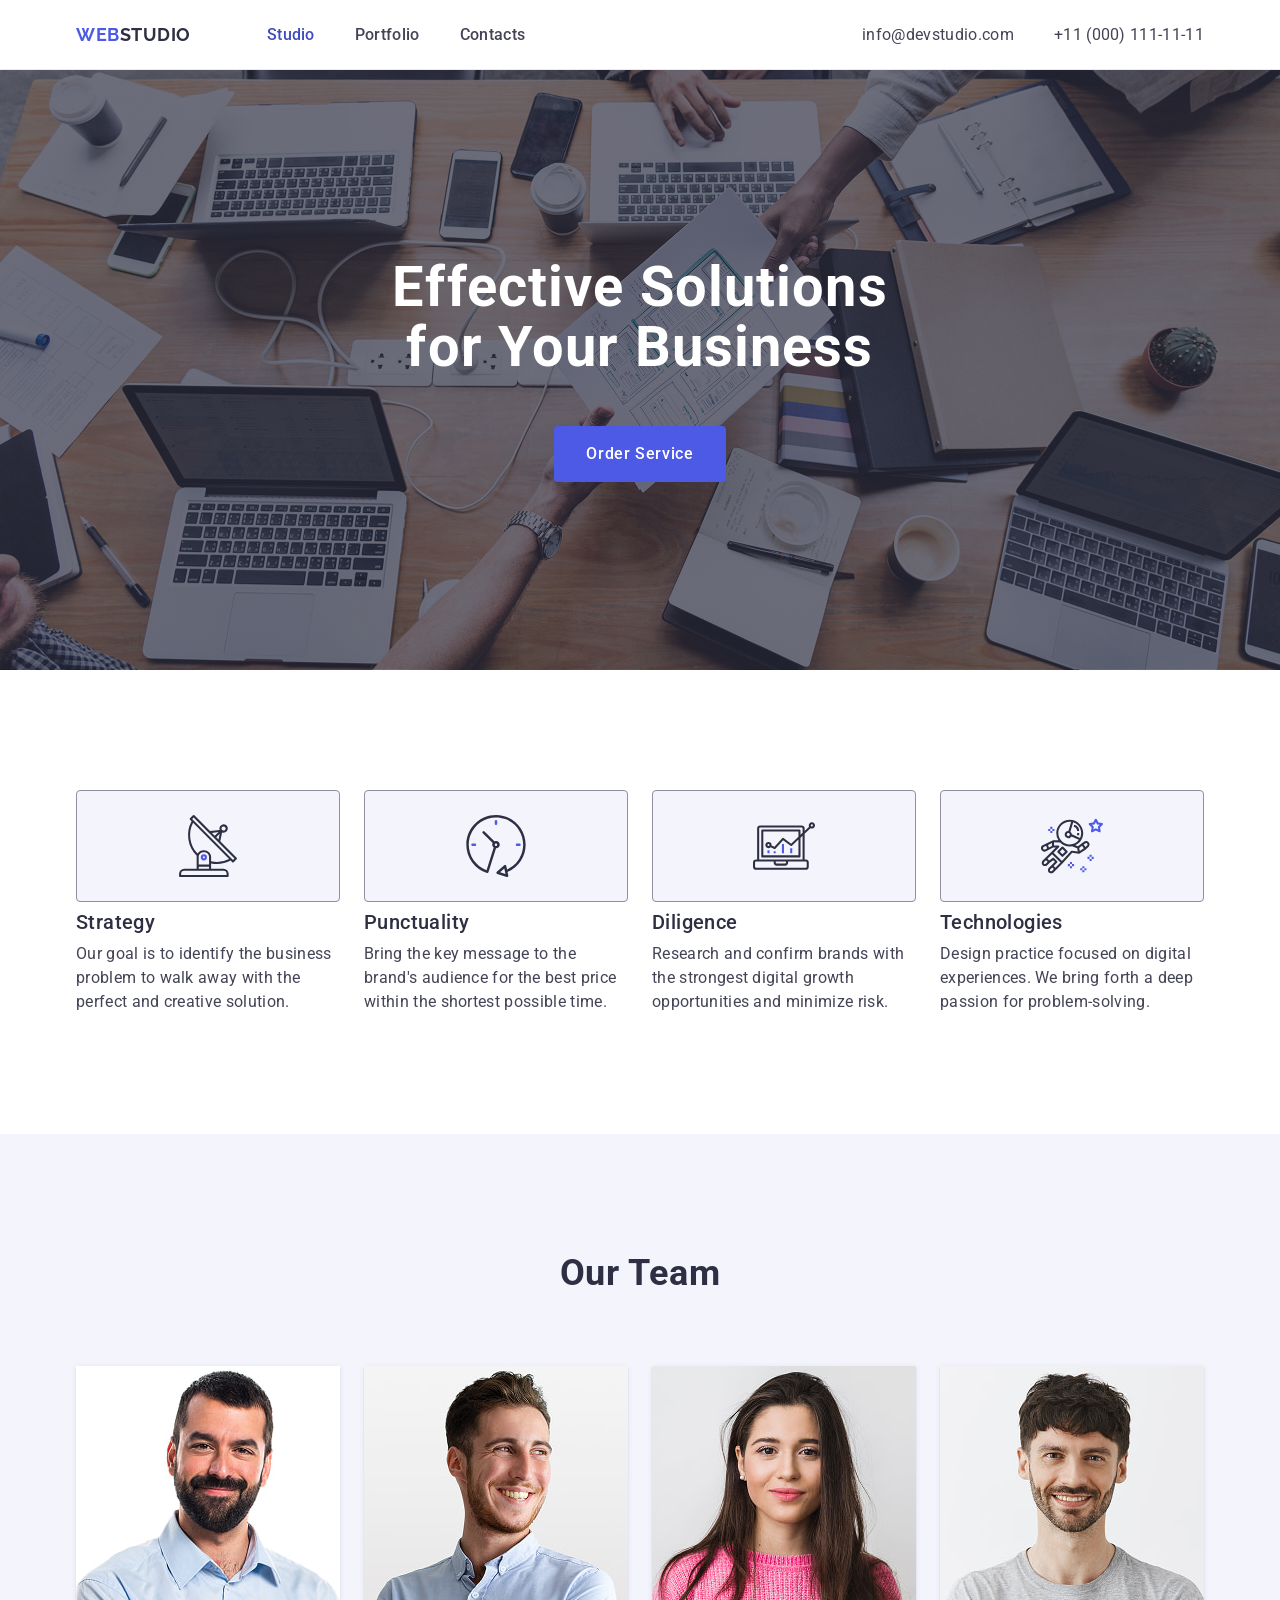
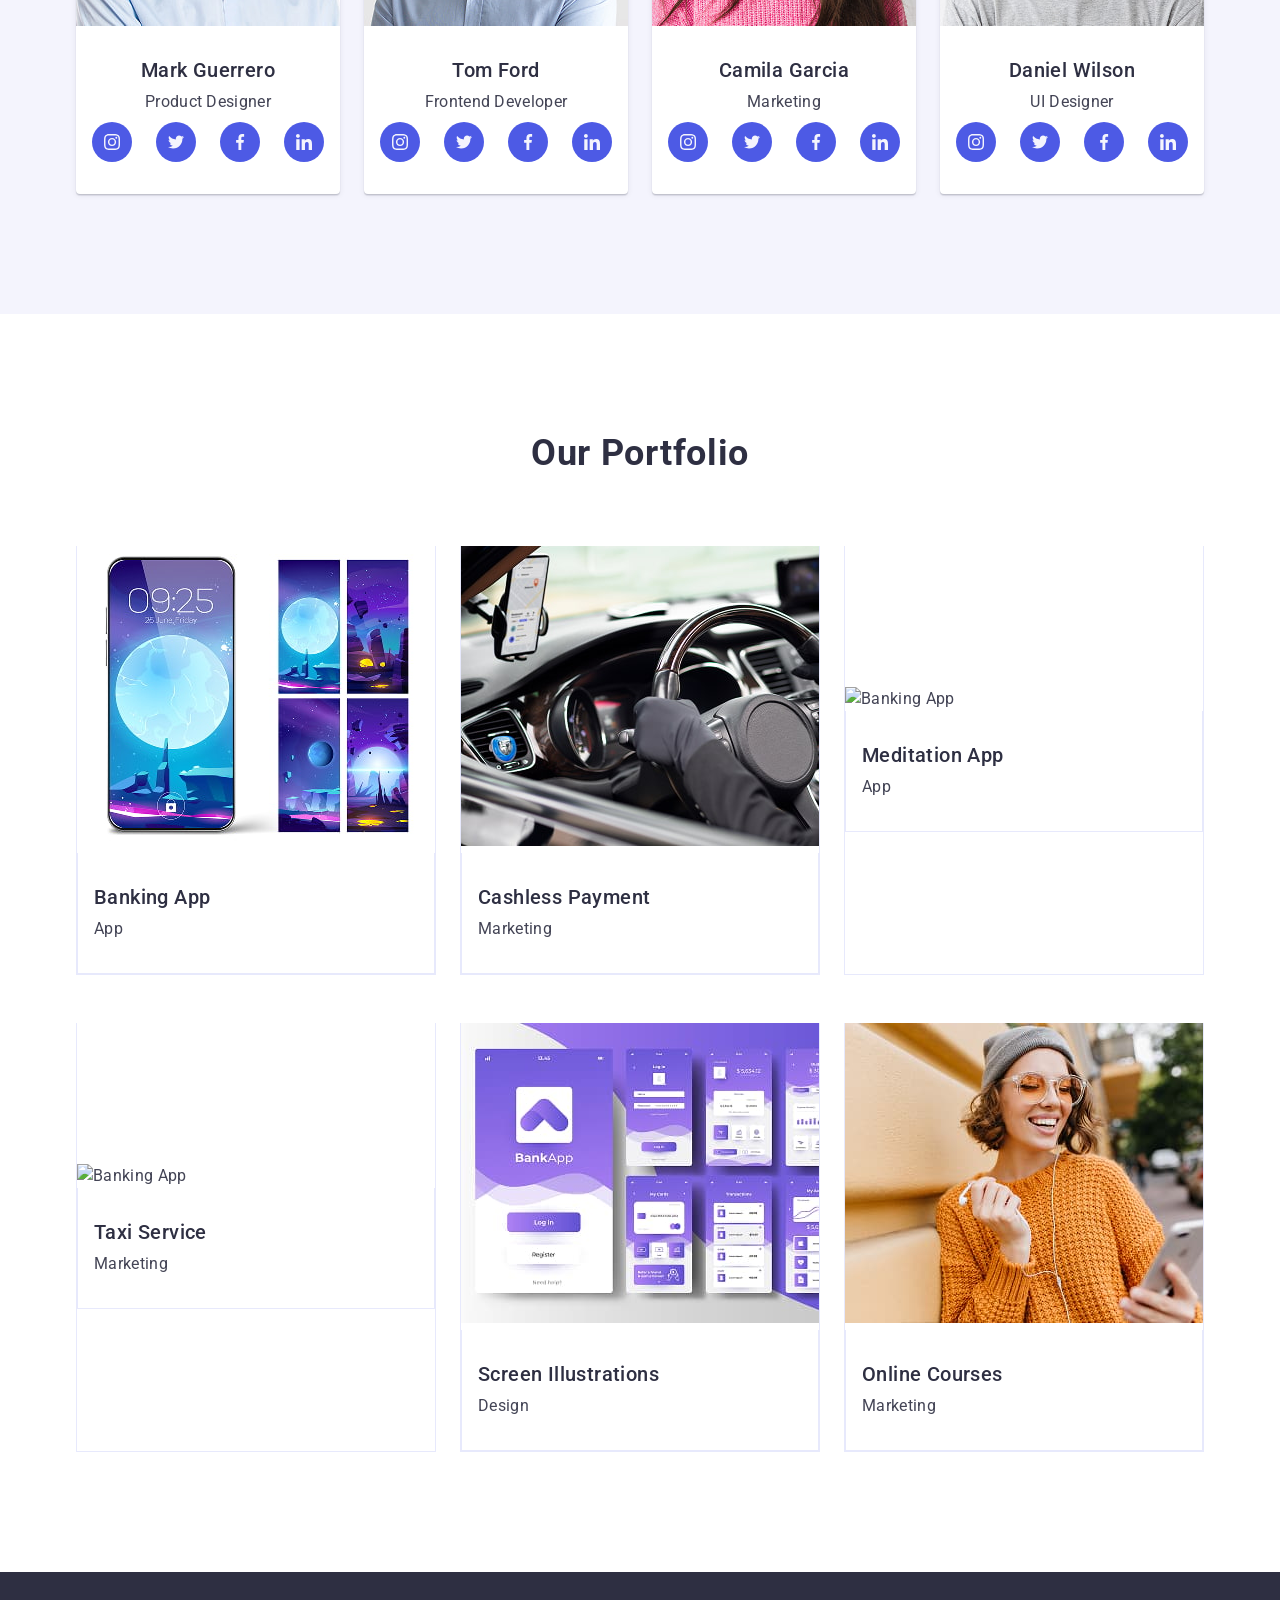
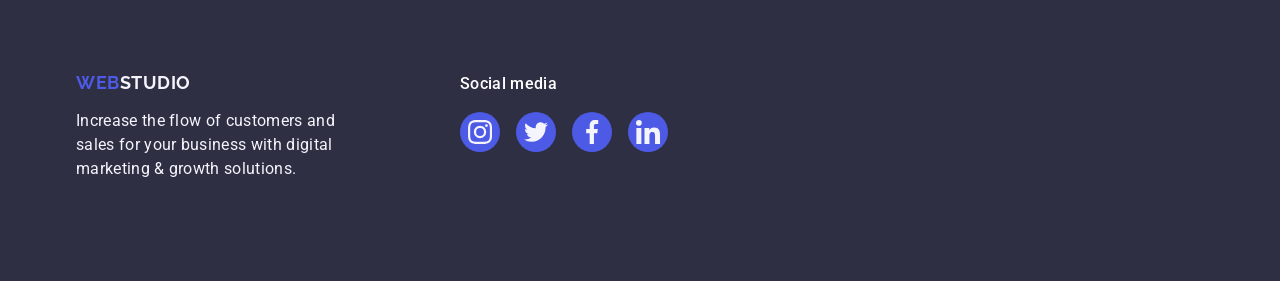
==== index.html @ 27603004 "fix section portfolio" ====
<!DOCTYPE html>
<html lang="en">
  <head>
    <meta charset="UTF-8" />
    <meta name="viewport" content="width=device-width, initial-scale=1.0" />
    <link
      rel="stylesheet"
      href="https://cdn.jsdelivr.net/npm/modern-normalize@2.0.0/modern-normalize.min.css"
    />
    <link rel="preconnect" href="https://fonts.googleapis.com" />
    <link rel="preconnect" href="https://fonts.gstatic.com" crossorigin />
    <link
      href="https://fonts.googleapis.com/css2?family=Raleway:ital,wght@0,100..900;1,100..900&family=Roboto:ital,wght@0,100..900;1,100..900&display=swap"
      rel="stylesheet"
    />
    <link rel="stylesheet" href="css/styles.css" />
    <title>Document</title>
  </head>
  <body>
    <!-- #region Header -->
    <header class="header">
      <div class="container header-container">
        <nav class="header-nav">
          <a class="logo logo-heder" href="./index.html"
            >Web<span class="logo-color-dark">Studio</span></a
          >
          <ul class="header-nav-list">
            <li class="nav-item">
              <a class="nav-link" href="./index.html">Studio</a>
            </li>
            <li class="nav-item">
              <a class="nav-link" href="#portfolio">Portfolio</a>
            </li>
            <li class="nav-item">
              <a class="nav-link" href="">Contacts</a>
            </li>
          </ul>
        </nav>
        <address class="header-adress">
          <ul class="address-list">
            <li class="address-item">
              <a class="address-link" href="mailto:info@devstudio.com"
                >info@devstudio.com</a
              >
            </li>
            <li class="address-item">
              <a class="address-link" href="tel:+110001111111"
                >+11 (000) 111-11-11</a
              >
            </li>
          </ul>
        </address>
      </div>
    </header>
    <!-- #endregion -->
    <main>
      <!-- #region Hero -->
      <section class="hero">
        <div class="container">
          <h1 class="hero-title">Effective Solutions for Your Business</h1>
          <button class="hero-btn" type="button">Order Service</button>
        </div>
      </section>
      <!-- #endregion -->
      <!-- #region Benefits -->
      <section class="benefits">
        <div class="container">
          <h2 class="visually-hidden">Benefits</h2>
          <ul class="benefits-list">
            <li class="benefits-item">
              <div class="benefits-icon-wrapper">
                <svg class="benefits-icon" width="64" height="64">
                  <use href="./images/icons.svg#icon-antenna"></use>
                </svg>
              </div>
              <h3 class="benefits-subtitle">Strategy</h3>
              <p class="benefits-desc">
                Our goal is to identify the business problem to walk away with
                the perfect and creative solution.
              </p>
            </li>
            <li class="benefits-item">
              <div class="benefits-icon-wrapper">
                <svg class="benefits-icon" width="64" height="64">
                  <use href="./images/icons.svg#icon-clock"></use>
                </svg>
              </div>
              <h3 class="benefits-subtitle">Punctuality</h3>
              <p class="benefits-desc">
                Bring the key message to the brand's audience for the best price
                within the shortest possible time.
              </p>
            </li>
            <li class="benefits-item">
              <div class="benefits-icon-wrapper">
                <svg class="benefits-icon" width="64" height="64">
                  <use href="./images/icons.svg#icon-diagram"></use>
                </svg>
              </div>
              <h3 class="benefits-subtitle">Diligence</h3>
              <p class="benefits-desc">
                Research and confirm brands with the strongest digital growth
                opportunities and minimize risk.
              </p>
            </li>
            <li class="benefits-item">
              <div class="benefits-icon-wrapper">
                <svg class="benefits-icon" width="64" height="64">
                  <use href="./images/icons.svg#icon-astronaut"></use>
                </svg>
              </div>
              <h3 class="benefits-subtitle">Technologies</h3>
              <p class="benefits-desc">
                Design practice focused on digital experiences. We bring forth a
                deep passion for problem-solving.
              </p>
            </li>
          </ul>
        </div>
      </section>
      <!-- #endregion -->
      <!-- #region Team -->
      <section class="team">
        <div class="container container-team">
          <h2 class="team-title">Our Team</h2>
          <ul class="team-list">
            <li class="team-item">
              <img
                class="team-img"
                src="./images/team/img-01.jpg"
                alt="Mark Guerrero"
                width="264"
                height="260"
              />
              <div class="vrapper">
                <h3 class="team-subtitle">Mark Guerrero</h3>
                <p class="team-desc">Product Designer</p>
                <ul class="team-icon-list">
                  <li class="team-icon-item">
                    <a href="" class="team-icon-link"
                      ><svg class="team-svg" width="16" height="16">
                        <use href="./images/icons.svg#icon-instagram"></use>
                      </svg>
                    </a>
                  </li>
                  <li class="team-icon-item">
                    <a href="" class="team-icon-link"
                      ><svg class="team-svg" width="16" height="16">
                        <use href="./images/icons.svg#icon-twitter"></use>
                      </svg>
                    </a>
                  </li>
                  <li class="team-icon-item">
                    <a href="" class="team-icon-link"
                      ><svg class="team-svg" width="16" height="16">
                        <use href="./images/icons.svg#icon-facebook"></use>
                      </svg>
                    </a>
                  </li>
                  <li class="team-icon-item">
                    <a href="" class="team-icon-link"
                      ><svg class="team-svg" width="16" height="16">
                        <use href="./images/icons.svg#icon-linkedin"></use>
                      </svg>
                    </a>
                  </li>
                </ul>
              </div>
            </li>
            <li class="team-item">
              <img
                class="team-img"
                src="./images/team/img-02.jpg"
                alt="Tom Ford"
                width="264"
                height="260"
              />
              <div class="vrapper">
                <h3 class="team-subtitle">Tom Ford</h3>
                <p class="team-desc">Frontend Developer</p>
                <ul class="team-icon-list">
                  <li class="team-icon-item">
                    <a href="" class="team-icon-link"
                      ><svg class="team-svg" width="16" height="16">
                        <use href="./images/icons.svg#icon-instagram"></use>
                      </svg>
                    </a>
                  </li>
                  <li class="team-icon-item">
                    <a href="" class="team-icon-link"
                      ><svg class="team-svg" width="16" height="16">
                        <use href="./images/icons.svg#icon-twitter"></use>
                      </svg>
                    </a>
                  </li>
                  <li class="team-icon-item">
                    <a href="" class="team-icon-link"
                      ><svg class="team-svg" width="16" height="16">
                        <use href="./images/icons.svg#icon-facebook"></use>
                      </svg>
                    </a>
                  </li>
                  <li class="team-icon-item">
                    <a href="" class="team-icon-link"
                      ><svg class="team-svg" width="16" height="16">
                        <use href="./images/icons.svg#icon-linkedin"></use>
                      </svg>
                    </a>
                  </li>
                </ul>
              </div>
            </li>
            <li class="team-item">
              <img
                class="team-img"
                src="./images/team/img-03.jpg"
                alt="Camila Garcia"
                width="264"
                height="260"
              />
              <div class="vrapper">
                <h3 class="team-subtitle">Camila Garcia</h3>
                <p class="team-desc">Marketing</p>
                <ul class="team-icon-list">
                  <li class="team-icon-item">
                    <a href="" class="team-icon-link"
                      ><svg class="team-svg" width="16" height="16">
                        <use href="./images/icons.svg#icon-instagram"></use>
                      </svg>
                    </a>
                  </li>
                  <li class="team-icon-item">
                    <a href="" class="team-icon-link"
                      ><svg class="team-svg" width="16" height="16">
                        <use href="./images/icons.svg#icon-twitter"></use>
                      </svg>
                    </a>
                  </li>
                  <li class="team-icon-item">
                    <a href="" class="team-icon-link"
                      ><svg class="team-svg" width="16" height="16">
                        <use href="./images/icons.svg#icon-facebook"></use>
                      </svg>
                    </a>
                  </li>
                  <li class="team-icon-item">
                    <a href="" class="team-icon-link"
                      ><svg class="team-svg" width="16" height="16">
                        <use href="./images/icons.svg#icon-linkedin"></use>
                      </svg>
                    </a>
                  </li>
                </ul>
              </div>
            </li>
            <li class="team-item">
              <img
                class="team-img"
                src="./images/team/img-04.jpg"
                alt="Daniel Wilson"
                width="264"
                height="260"
              />
              <div class="vrapper">
                <h3 class="team-subtitle">Daniel Wilson</h3>
                <p class="team-desc">UI Designer</p>
                <ul class="team-icon-list">
                  <li class="team-icon-item">
                    <a href="" class="team-icon-link"
                      ><svg class="team-svg" width="16" height="16">
                        <use href="./images/icons.svg#icon-instagram"></use>
                      </svg>
                    </a>
                  </li>
                  <li class="team-icon-item">
                    <a href="" class="team-icon-link"
                      ><svg class="team-svg" width="16" height="16">
                        <use href="./images/icons.svg#icon-twitter"></use>
                      </svg>
                    </a>
                  </li>
                  <li class="team-icon-item">
                    <a href="" class="team-icon-link"
                      ><svg class="team-svg" width="16" height="16">
                        <use href="./images/icons.svg#icon-facebook"></use>
                      </svg>
                    </a>
                  </li>
                  <li class="team-icon-item">
                    <a href="" class="team-icon-link"
                      ><svg class="team-svg" width="16" height="16">
                        <use href="./images/icons.svg#icon-linkedin"></use>
                      </svg>
                    </a>
                  </li>
                </ul>
              </div>
            </li>
          </ul>
        </div>
      </section>
      <!-- #endregion -->
      <!-- #region Portfolio -->
      <section class="portfolio" id="portfolio">
        <div class="container">
          <h2 class="portfolio-title">Our Portfolio</h2>
          <ul class="portfolio-list">
            <li class="portfolio-item">
              <div class="overlay-tumb">
                <img
                  class="portfolio-img"
                  src="./images/portfolio/img-1.jpg"
                  alt="Banking App"
                  width="360"
                  height="300"
                />

                <p class="overlay-text">
                  14 Stylish and User-Friendly App Design Concepts · Task
                  Manager App · Calorie Tracker App · Exotic Fruit Ecommerce App
                  · Cloud Storage App
                </p>
              </div>
              <div class="vrapper vrapper-portfolio">
                <h3 class="portfolio-subtitle">Banking App</h3>
                <p class="portfolio-deck">App</p>
              </div>
            </li>
            <li class="portfolio-item">
              <div class="overlay-tumb">
                <img
                  class="portfolio-img"
                  src="./images/portfolio/img-2.jpg"
                  alt="Banking App"
                  width="360"
                  height="300"
                />
                <p class="overlay-text">
                  14 Stylish and User-Friendly App Design Concepts · Task
                  Manager App · Calorie Tracker App · Exotic Fruit Ecommerce App
                  · Cloud Storage App
                </p>
              </div>
              <div class="vrapper vrapper-portfolio">
                <h3 class="portfolio-subtitle">Cashless Payment</h3>
                <p class="portfolio-deck">Marketing</p>
              </div>
            </li>
            <li class="portfolio-item">
              <div class="overlay-tumb">
                <img
                  class="portfolio-img"
                  src="./images/portfolio/img-3.jpg"
                  alt="Banking App"
                  width="360"
                  height="300"
                />
                <p class="overlay-text">
                  14 Stylish and User-Friendly App Design Concepts · Task
                  Manager App · Calorie Tracker App · Exotic Fruit Ecommerce App
                  · Cloud Storage App
                </p>
              </div>
              <div class="vrapper vrapper-portfolio">
                <h3 class="portfolio-subtitle">Meditation App</h3>
                <p class="portfolio-deck">App</p>
              </div>
            </li>
            <li class="portfolio-item">
              <div class="overlay-tumb">
                <img
                  class="portfolio-img"
                  src="./images/portfolio/img-4.jpg"
                  alt="Banking App"
                  width="360"
                  height="300"
                />
                <p class="overlay-text">
                  14 Stylish and User-Friendly App Design Concepts · Task
                  Manager App · Calorie Tracker App · Exotic Fruit Ecommerce App
                  · Cloud Storage App
                </p>
              </div>
              <div class="vrapper vrapper-portfolio">
                <h3 class="portfolio-subtitle">Taxi Service</h3>
                <p class="portfolio-deck">Marketing</p>
              </div>
            </li>
            <li class="portfolio-item">
              <div class="overlay-tumb">
                <img
                  class="portfolio-img"
                  src="./images/portfolio/img-5.jpg"
                  alt="Banking App"
                  width="360"
                  height="300"
                />
                <p class="overlay-text">
                  14 Stylish and User-Friendly App Design Concepts · Task
                  Manager App · Calorie Tracker App · Exotic Fruit Ecommerce App
                  · Cloud Storage App
                </p>
              </div>
              <div class="vrapper vrapper-portfolio">
                <h3 class="portfolio-subtitle">Screen Illustrations</h3>
                <p class="portfolio-deck">Design</p>
              </div>
            </li>
            <li class="portfolio-item">
              <div class="overlay-tumb">
                <img
                  class="portfolio-img"
                  src="./images/portfolio/img-6.jpg"
                  alt="Banking App"
                  width="360"
                  height="300"
                />
                <p class="overlay-text">
                  14 Stylish and User-Friendly App Design Concepts · Task
                  Manager App · Calorie Tracker App · Exotic Fruit Ecommerce App
                  · Cloud Storage App
                </p>
              </div>
              <div class="vrapper vrapper-portfolio">
                <h3 class="portfolio-subtitle">Online Courses</h3>
                <p class="portfolio-deck">Marketing</p>
              </div>
            </li>
          </ul>
        </div>
      </section>
      <!-- #endregion -->
    </main>
    <!-- #region Footer -->
    <footer class="footer">
      <div class="container footer-container">
        <div class="footer-wrapper">
          <a class="logo logo-footer" href="./index.html"
            >Web<span class="logo-color-white">Studio</span></a
          >
          <p class="footer-desc">
            Increase the flow of customers and sales for your business with
            digital marketing & growth solutions.
          </p>
        </div>
        <div class="footer-social">
          <p class="footer-social-title">Social media</p>
          <ul class="footer-social-list">
            <li class="footer-icon-item">
              <a
                class="footer-social-link"
                href=""
                target="_blank"
                rel="noopener noreferrer"
                ><svg class="footer-svg" width="24" height="24">
                  <use href="./images/icons.svg#icon-instagram"></use>
                </svg>
              </a>
            </li>
            <li class="footer-icon-item">
              <a
                class="footer-social-link"
                href=""
                target="_blank"
                rel="noopener noreferrer"
                ><svg class="footer-svg" width="24" height="24">
                  <use href="./images/icons.svg#icon-twitter"></use>
                </svg>
              </a>
            </li>
            <li class="footer-icon-item">
              <a
                class="footer-social-link"
                href=""
                target="_blank"
                rel="noopener noreferrer"
                ><svg class="footer-svg" width="24" height="24">
                  <use href="./images/icons.svg#icon-facebook"></use>
                </svg>
              </a>
            </li>
            <li class="footer-icon-item">
              <a
                class="footer-social-link"
                href=""
                target="_blank"
                rel="noopener noreferrer"
                ><svg class="footer-svg" width="24" height="24">
                  <use href="./images/icons.svg#icon-linkedin"></use>
                </svg>
              </a>
            </li>
          </ul>
        </div>
      </div>
    </footer>

    <!-- #endregion -->
  </body>
</html>
---- css/styles.css ----
:root {
  /* Colors */
  --accent-color: #4d5ae5;
  --main-color: #434455;
  --secondary-color: #2e2f42;
  --white-color: #fff;
  --cloud-color: #f4f4fd;
  --primary-font: 'Roboto', sans-serif;
  --logo-font: 'Raleway', sans-serif;
  /* Others */
}

body {
  background-color: var(--white-color);
  color: var(--main-color);

  font-family: var(--primary-font);
  font-style: normal;
  font-size: 16px;
  font-weight: 400;

  line-height: 1.5;
  letter-spacing: 0.02em;
  margin: 0 auto;
}

*,
*::before,
*::after {
  box-sizing: border-box;
}
/* #region Base */
/* Reset */

.visually-hidden {
  position: absolute;
  width: 1px;
  height: 1px;
  margin: -1px;
  border: 0;
  padding: 0;
  white-space: nowrap;
  clip-path: inset(100%);
  clip: rect(0 0 0 0);
  overflow: hidden;
}

h1,
h2,
h3,
h4,
h5,
h6,
p {
  margin: 0;
}
ul,
ol {
  margin: 0;
  padding-left: 0;
  list-style-type: none;
}
a {
  text-decoration: none;
  color: currentColor;
}
button {
  font-family: inherit;
  cursor: pointer;
  border: none;
}
address {
  font-style: normal;
}

/* Common */

.container {
  width: 1158px;
  padding-left: 15px;
  padding-right: 15px;
  margin-left: auto;
  margin-right: auto;
}

/* #endregion */

/* #region Logo */
.logo {
  color: var(--accent-color);
  font-family: var(--logo-font);
  font-size: 18px;
  font-weight: 700;
  line-height: 1.17;
  letter-spacing: 0.03em;
  text-transform: uppercase;

  margin-right: 76px;
}

.logo-color-dark {
  color: var(--secondary-color);
}

.logo-color-white {
  color: var(--cloud-color);
}
/* #endregion */

/* #region Header */

.header {
  border-bottom: 1px solid var(--CORNFLOWER, #e7e9fc);
  box-shadow: 0px 2px 1px rgba(46, 47, 66, 0.08),
    0px 1px 1px rgba(46, 47, 66, 0.16), 0px 1px 6px rgba(46, 47, 66, 0.08);
}

.header-container {
  display: flex;
  justify-content: space-between;
  align-items: center;
}

.header-nav {
  display: flex;
  align-items: center;
  justify-content: space-between;
}

.header-nav-list {
  display: inline-flex;
  gap: 40px;
}

.logo-heder {
  padding: 24px 0;
}
.nav-item {
}

.nav-link:hover,
.nav-link:focus {
  color: #404bbf;
  transition: color 250ms cubic-bezier(0.4, 0, 0.2, 1);
}
.nav-link {
  color: var(--main-color);

  position: relative;
  padding: 24px 0;
  font-weight: 500;
  transition: color 250ms cubic-bezier(0.4, 0, 0.2, 1);
}

.header-nav-list :first-child .nav-link {
  color: #404bbf;
}

.nav-link::after {
  content: '';
  width: 100%;
  height: 4px;

  position: absolute;
  bottom: -1px;
  right: 0;

  border-radius: 2px;
  background: #404bbf;

  transform: scaleX(0);
  transition: transform 0.3s ease-in-out;
}

.nav-link:hover::after {
  transform: scaleX(1);
}

.header-adress {
}
.address-list {
  display: flex;
  justify-content: space-between;
  gap: 40px;
}
.address-item {
}
.address-link {
  color: var(--main-color);
  transition: color 250ms cubic-bezier(0.4, 0, 0.2, 1);
}

.address-link:hover,
.address-link:focus {
  color: #404bbf;
  transition: color 250ms cubic-bezier(0.4, 0, 0.2, 1);
}
/* #endregion */

/* #region Hero */

.hero {
  max-width: 1440px;
  margin: 0 auto;
  background-color: var(--secondary-color);
  background: linear-gradient(rgba(46, 47, 66, 0.7), rgba(46, 47, 66, 0.7)),
    url('../images/hero-bacground.jpg');
  background-repeat: no-repeat;
  background-size: cover;
  background-position: center;

  padding-top: 188px;
  padding-bottom: 188px;

  flex-shrink: 0;
}
.hero-title {
  margin: 0 auto;
  margin-bottom: 48px;
  max-width: 496px;

  color: var(--white-color);

  text-align: center;

  /* Header 1 */
  font-size: 56px;
  font-weight: 700;
  line-height: 1.07;
  letter-spacing: 0.02em;
}
.hero-btn {
  display: block;
  margin: auto;
  flex-grow: 0;

  min-width: 169px;
  padding: 16px 32px;
  border-radius: 4px;
  background: var(--accent-color);

  color: var(--white-color);

  line-height: 1.5;
  font-weight: 500;
  letter-spacing: 0.04em;
  transition: background-color 250ms cubic-bezier(0.4, 0, 0.2, 1);
}

.hero-btn:hover,
.hero-btn:focus {
  background-color: #404bbf;
}

/* #endregion */

/* #region Benefits */

.benefits {
  padding-top: 120px;
  padding-bottom: 120px;
}

.benefits-list {
  display: flex;
  justify-content: space-between;
  gap: 24px;
}
.benefits-item {
  width: calc((100% - (3 * 24px)) / 4);
}

.benefits-icon-wrapper {
  display: flex;
  align-items: center;
  justify-content: center;
  height: 112px;

  border-radius: 4px;
  border: 1px solid #8e8f99;
  background: #f4f4fd;

  margin-bottom: 8px;
}

.benefits-icon {
  margin: 24px 100px;
}

.benefits-subtitle {
  color: var(--secondary-color);

  margin-bottom: 8px;
  font-size: 20px;
  font-weight: 500;
  line-height: 1.2;
  letter-spacing: 0.02em;
}
.benefits-desc {
  color: var(--main-color);
}

/* #endregion */

/* #region Team */
.team {
  padding-top: 120px;
  padding-bottom: 120px;
  background-color: var(--cloud-color);
}

.container-team {
  display: flex;
  flex-direction: column;
  justify-content: center;
}
.team-title {
  color: var(--secondary-color);

  text-align: center;
  text-transform: capitalize;
  font-size: 36px;
  font-weight: 700;
  line-height: 1.11;
  letter-spacing: 0.02em;

  margin-bottom: 72px;
}
.team-list {
  display: flex;
  justify-content: center;
  gap: 24px;
  margin: 0 auto;
}
.team-item {
  display: inline-flex;
  flex-direction: column;
  justify-content: center;
  align-items: center;
  background-color: var(--white-color);

  width: calc((100% - 3 * 24px) / 4);

  border-radius: 0px 0px 4px 4px;
  background: var(--WHITE, #fff);
  box-shadow: 0px 1px 6px 0px rgba(46, 47, 66, 0.08),
    0px 1px 1px 0px rgba(46, 47, 66, 0.16),
    0px 2px 1px 0px rgba(46, 47, 66, 0.08);
}
.team-img {
}

.vrapper {
  display: flex;
  flex-direction: column;
  padding: 32px 0;
}

.team-subtitle {
  color: var(--secondary-color);

  text-align: center;
  font-size: 20px;
  font-weight: 500;
  line-height: 1.2;
  letter-spacing: 0.02em;

  margin-bottom: 8px;
}
.team-desc {
  color: var(--main-color);
  text-align: center;
  margin-bottom: 8px;
}

.team-icon-list {
  display: flex;
  justify-content: center;
  gap: 24px;
}

.team-icon-link {
  display: flex;
  align-items: center;
  justify-content: center;
  transition: background-color 250ms cubic-bezier(0.4, 0, 0.2, 1);

  background-color: #4d5ae5;
  border-radius: 50%;
  width: 40px;
  height: 40px;
}
.team-icon-link:hover,
.team-icon-link:focus {
  background-color: #404bbf;

  transition: background-color 250ms cubic-bezier(0.4, 0, 0.2, 1);
}

.team-svg {
  /* : 12px; */
  fill: #f4f4fd;
}

/* #endregion */

/* #region Portfolio */
.portfolio {
  padding-top: 120px;
  padding-bottom: 120px;
}

.portfolio-title {
  color: var(--secondary-color);
  text-transform: capitalize;

  text-align: center;
  font-size: 36px;
  font-weight: 700;
  line-height: 1.11;
  letter-spacing: 0.02em;

  margin-bottom: 72px;
}
.portfolio-list {
  display: flex;
  flex-wrap: wrap;
  gap: 48px 24px;
}
.portfolio-item {
  display: flex;
  width: calc((100% - (24px * 2)) / 3);
  flex-direction: column;
  justify-content: center;
  flex-shrink: 0;

  border-right: 1px solid var(--CORNFLOWER, #e7e9fc);
  border-bottom: 1px solid var(--CORNFLOWER, #e7e9fc);
  border-left: 1px solid var(--CORNFLOWER, #e7e9fc);

  transition: box-shadow 250ms cubic-bezier(0.4, 0, 0.2, 1);
}
.portfolio-img {
}

.overlay-tumb {
  position: relative;
  overflow: hidden;
}

.portfolio-item:hover {
  z-index: 9;

  box-shadow: 0px 1px 6px rgba(46, 47, 66, 0.08),
    0px 1px 1px rgba(46, 47, 66, 0.16), 0px 2px 1px rgba(46, 47, 66, 0.08);
}

.portfolio-item:hover .overlay-text {
  transform: translateY(0%);
}
.overlay-text {
  position: absolute;
  top: 0;

  transform: translateY(100%);

  transition: transform 250ms cubic-bezier(0.4, 0, 0.2, 1);

  background-color: #4d5ae5;

  padding: 40px 32px;
  color: #f4f4fd;

  line-height: 1.5em;
  letter-spacing: 0.02em;
  width: 100%;
  height: 100%;
}

.vrapper-portfolio {
  padding: 32px 16px;
  border: 1px solid #e7e9fc;
  border-top: none;
}

.portfolio-subtitle {
  color: var(--secondary-color);

  font-size: 20px;
  font-weight: 500;
  line-height: 1.2;
  letter-spacing: 0.02em;

  margin-bottom: 8px;
}
.portfolio-deck {
  color: var(--main-color);
}

/* #endregion */

/* #region Footer */
.footer-container {
  display: flex;
  align-items: baseline;
}

.footer {
  background-color: var(--secondary-color);
  padding: 100px 0;
}

.footer-wrapper {
  margin-right: 120px;
}

.footer-desc {
  max-width: 264px;
  color: var(--cloud-color);
}

.logo-footer {
  display: inline-block;
  margin-bottom: 16px;
}

.footer-social {
}

.footer-social-list {
  display: flex;
  gap: 16px;
}

.footer-social-title {
  color: var(--white-color, #fff);
  font-size: 16px;
  font-weight: 500;
  line-height: 1.5;
  letter-spacing: 0.02em;

  margin-bottom: 16px;
}
.footer-icon-item {
  display: flex;
  justify-content: center;
  align-items: center;

  width: 40px;
  height: 40px;
}
.footer-svg {
  width: 24px;
  height: 24px;

  fill: #f4f4fd;
}

.footer-social-link {
  border-radius: 50%;
  display: flex;
  justify-content: center;
  align-items: center;

  background-color: var(--accent-color);
  transition: background-color 250ms cubic-bezier(0.4, 0, 0.2, 1);

  width: 100%;
  height: 100%;
}

.footer-social-link:hover,
.footer-social-link:focus {
  background-color: #31d0aa;
}

/* #endregion */
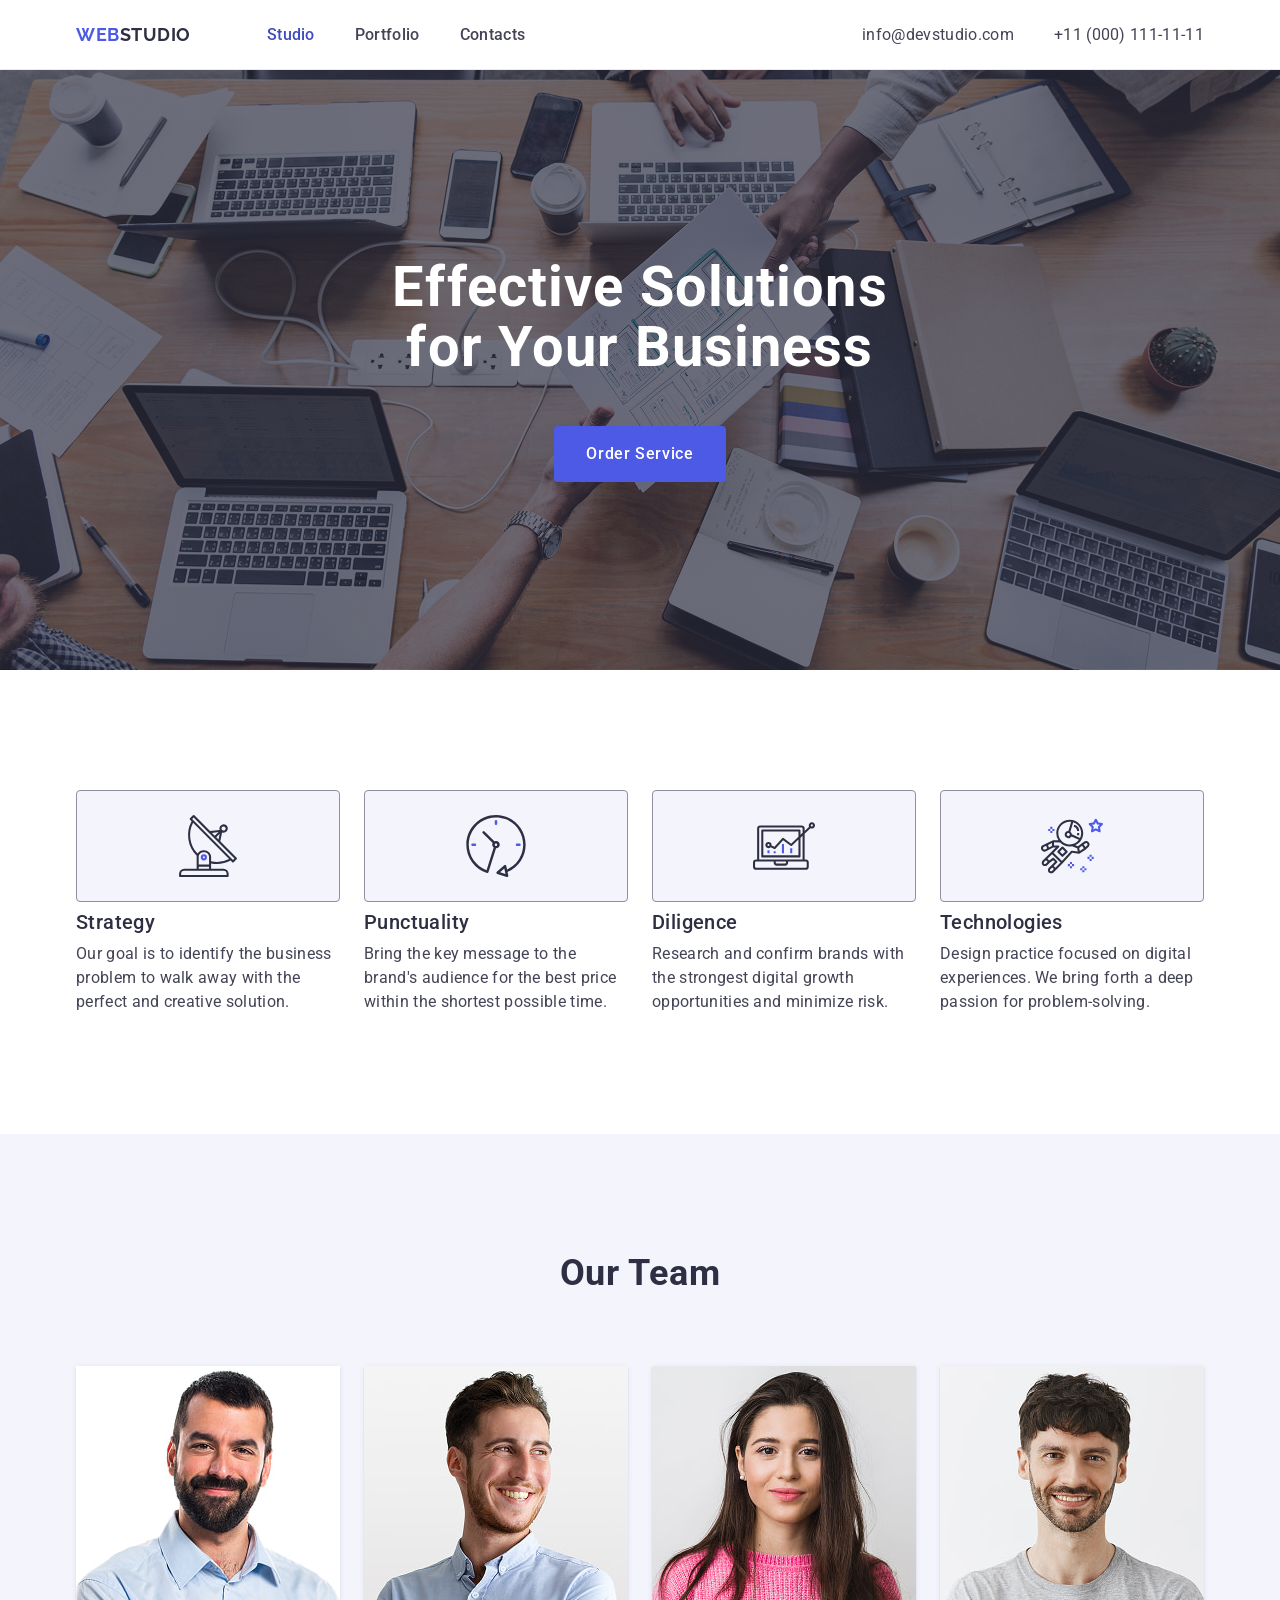
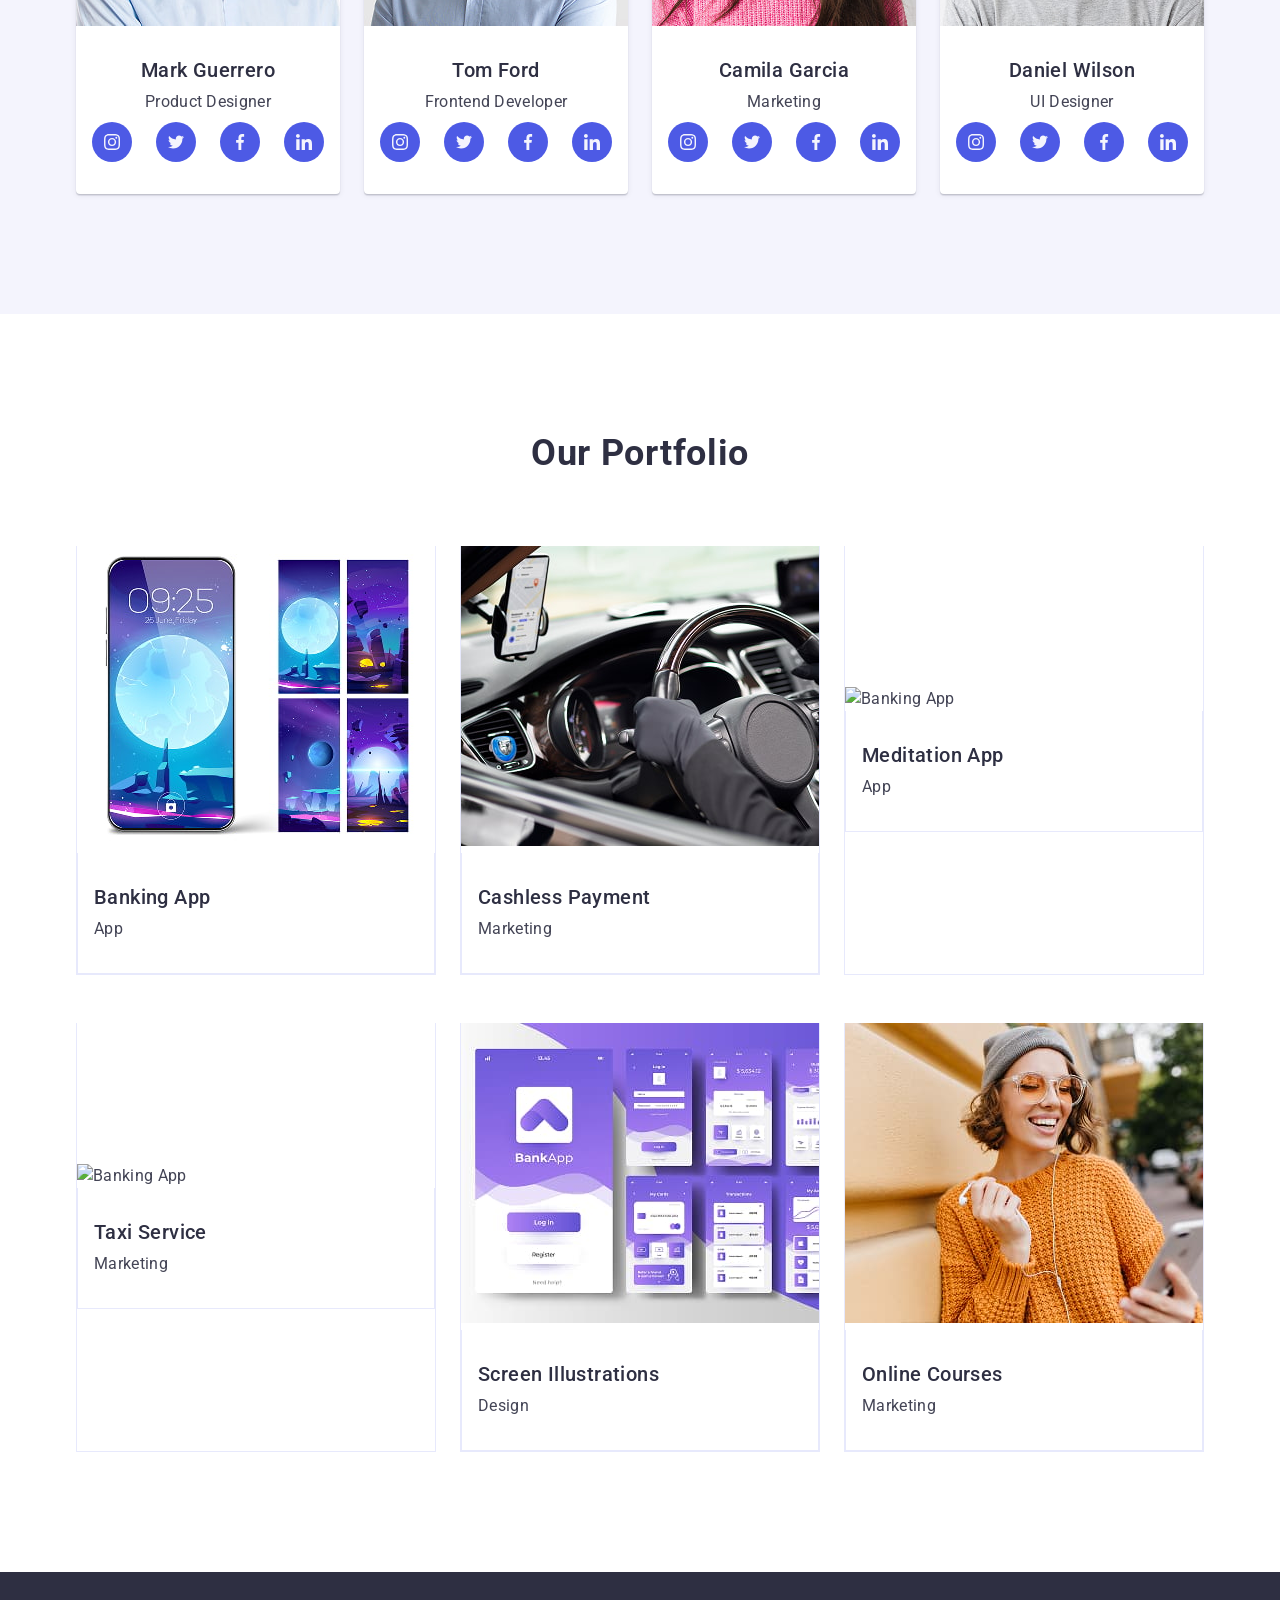
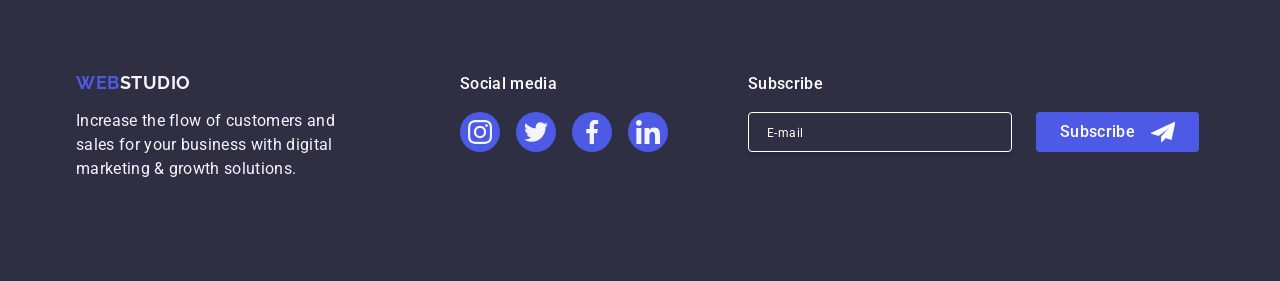
==== commit 9bf2f757: "add modal" ====
--- a/index.html
+++ b/index.html
@@ -58,7 +58,9 @@
       <section class="hero">
         <div class="container">
           <h1 class="hero-title">Effective Solutions for Your Business</h1>
-          <button class="hero-btn" type="button">Order Service</button>
+          <button class="hero-btn" type="button" data-modal-open>
+            Order Service
+          </button>
         </div>
       </section>
       <!-- #endregion -->
@@ -492,9 +494,82 @@
             </li>
           </ul>
         </div>
+        <div class="subscribe">
+          <p class="footer-social-title">Subscribe</p>
+          <form class="footer-form">
+            <input class="footer-input" type="email" placeholder="E-mail" />
+            <button class="footer-submit-btn" type="submit">
+              Subscribe
+              <svg class="footer-btn-icon" width="24px" height="24px">
+                <use href="./images/icons.svg#icon-footer-svg"></use>
+              </svg>
+            </button>
+          </form>
+        </div>
       </div>
     </footer>
 
     <!-- #endregion -->
+    <!-- #region Modal -->
+    <div class="backdrop" data-modal>
+      <div class="modal">
+        <button type="button" class="modal-btn" data-modal-close>
+          <svg class="modal-button-icon" width="8px" height="8px">
+            <use href="./images/icons.svg#icon-close-black"></use>
+          </svg>
+        </button>
+        <p class="modal-caption">
+          Leave your contacts and we will call you back
+        </p>
+        <form autocomplete="off" novalidate>
+          <div class="form-wraper">
+            <label class="form-label"
+              >Name
+              <svg class="form-label-icon" width="18" height="18">
+                <use href="./images/icons.svg#icon-person"></use>
+              </svg>
+              <input class="form-input" type="text" />
+            </label>
+          </div>
+          <div class="form-wraper">
+            <label class="form-label">
+              <svg class="form-label-icon" width="18" height="18">
+                <use href="./images/icons.svg#icon-phone"></use>
+              </svg>
+              Phone
+              <input class="form-input" type="number" name="" id="" />
+            </label>
+          </div>
+          <div class="form-wraper">
+            <label class="form-label">
+              <svg class="form-label-icon" width="18" height="18">
+                <use href="./images/icons.svg#icon-email"></use>
+              </svg>
+              Email
+              <input class="form-input" type="email" name="" id="" />
+            </label>
+          </div>
+          <div class="form-wraper form-texterea">
+            <p class="input-comment">Comment</p>
+            <textarea name="" id="" rows="7">Text input</textarea>
+            <div class="checkbox-wrapper">
+              <input type="checkbox" name=" " id="" />
+              <div class="new-checkbox">
+                <svg class="icon-checkbox-click" width="" height="">
+                  <use href="./images/icons.svg#icon-checkbox-click"></use>
+                </svg>
+              </div>
+              <p class="privacy-text">
+                I accept the terms and conditions of the
+                <a class="accent-Privacy" href="">Privacy Policy </a>
+              </p>
+            </div>
+            <button class="form-btn" type="submit">Send</button>
+          </div>
+        </form>
+      </div>
+    </div>
+    <!-- #endregion -->
+    <script src="./js/modal.js"></script>
   </body>
 </html>
--- a/css/styles.css
+++ b/css/styles.css
@@ -440,8 +440,6 @@
 
   transition: box-shadow 250ms cubic-bezier(0.4, 0, 0.2, 1);
 }
-.portfolio-img {
-}
 
 .overlay-tumb {
   position: relative;
@@ -525,6 +523,7 @@
 }
 
 .footer-social {
+  margin-right: 80px;
 }
 
 .footer-social-list {
@@ -573,5 +572,269 @@
 .footer-social-link:focus {
   background-color: #31d0aa;
 }
+/************  ************/
+
+.subscribe {
+}
+.footer-social-title {
+}
+.footer-form {
+  display: flex;
+  gap: 24px;
+}
+.footer-input {
+  width: 264px;
+  height: 40px;
+  flex-shrink: 0;
+
+  border-radius: 4px;
+  border: 1px solid var(--WHITE, #fff);
+  box-shadow: 0px 4px 4px 0px rgba(0, 0, 0, 0.15);
+  background-color: transparent;
+}
+
+.footer-input::placeholder {
+  padding-left: 16px;
+
+  color: var(--WHITE, #fff);
+  font-family: Roboto;
+  font-size: 12px;
+  font-style: normal;
+  font-weight: 400;
+  line-height: 24px; /* 200% */
+  letter-spacing: 0.48px;
+}
+
+.footer-submit-btn {
+  border-radius: 4px;
+  background-color: #4d5ae5;
+
+  padding: 8px 24px;
+  display: flex;
+  justify-content: center;
+  align-items: center;
+  gap: 16px;
+
+  color: var(--WHITE, #fff);
+  text-align: center;
+
+  font-weight: 500;
+  line-height: 1.5;
+  letter-spacing: 0.02em;
+}
+
+.footer-btn-icon {
+  stroke: white;
+}
 
 /* #endregion */
+
+/* #region  Modal*/
+.backdrop {
+  display: flex;
+  align-items: center;
+  justify-content: center;
+
+  position: fixed;
+  top: 0;
+  left: 0;
+  width: 100%;
+  height: 100%;
+
+  z-index: 999;
+
+  background: var(--NAVY-BLUE-modal, rgba(46, 47, 66, 0.4));
+  transition: opacity 550ms cubic-bezier(0.4, 0, 0.2, 1);
+
+  opacity: 0;
+  visibility: hidden;
+  pointer-events: none;
+}
+
+.backdrop.is-open {
+  opacity: 1;
+  visibility: visible;
+  pointer-events: initial;
+}
+
+.modal {
+  position: relative;
+
+  max-width: 408px;
+  height: 584px;
+  flex-shrink: 0;
+  padding: 24px;
+
+  border-radius: 4px;
+  background: var(--DAIRY, #fcfcfc);
+  box-shadow: 0px 2px 1px 0px rgba(0, 0, 0, 0.2),
+    0px 1px 3px 0px rgba(0, 0, 0, 0.12), 0px 1px 1px 0px rgba(0, 0, 0, 0.14);
+}
+.modal-btn {
+  position: absolute;
+  top: 24px;
+  right: 24px;
+
+  display: flex;
+  justify-content: center;
+  align-items: center;
+
+  background-color: rgba(231, 233, 252, 1);
+  border: 1px solid rgba(0, 0, 0, 0.1);
+
+  width: 24px;
+  height: 24px;
+  border-radius: 50%;
+}
+.modal-button-icon {
+  width: 8px;
+  height: 8px;
+  fill: rgba(46, 47, 66, 1);
+}
+
+.modal-btn:hover,
+.modal-btn:focus {
+  background-color: rgba(64, 75, 191, 1);
+}
+.modal-btn:hover > .modal-button-icon,
+.modal-btn:focus > .modal-button-icon {
+  fill: rgba(255, 255, 255, 1);
+}
+
+.form-wraper {
+  margin-bottom: 8px;
+}
+
+.modal-caption {
+  padding-top: calc(72px - 24px);
+  margin-bottom: 16px;
+
+  color: #2e2f42;
+  text-align: center;
+
+  font-weight: 500;
+  line-height: 1.5;
+  letter-spacing: 0.02em;
+}
+
+.form-btn {
+  display: block;
+  padding: 16px 32px;
+  align-items: flex-start;
+  gap: 10px;
+  margin: 0 auto;
+  width: 169px;
+
+  color: var(--WHITE, #fff);
+  text-align: center;
+
+  font-weight: 500;
+  line-height: 1.5;
+  letter-spacing: 0.64px;
+
+  border-radius: 4px;
+  background: var(--IRIS, #4d5ae5);
+  box-shadow: 0px 4px 4px 0px rgba(0, 0, 0, 0.15);
+}
+
+.form-label {
+  position: relative;
+
+  color: var(--LIGHT-SLATE, #8e8f99);
+
+  font-size: 12px;
+  font-weight: 400;
+  line-height: 1.17; /* 116.667% */
+  letter-spacing: 0.04em;
+}
+
+.form-input {
+  padding-left: 38px;
+
+  width: 360px;
+  height: 40px;
+  flex-shrink: 0;
+}
+
+.form-input:checked .form-label-icon {
+  fill: rgba(77, 90, 229, 1);
+}
+
+textarea {
+  resize: none;
+  width: 360px;
+}
+
+.form-label-icon {
+  left: 16px;
+  bottom: 11px;
+  position: absolute;
+}
+
+.input-comment {
+  color: var(--LIGHT-SLATE, #8e8f99);
+
+  margin-bottom: 4px;
+
+  font-size: 12px;
+  line-height: 1.17;
+  letter-spacing: 0.04em;
+}
+
+textarea {
+  padding: 8px 16px;
+
+  color: var(--NAVY-BLUE-modal, rgba(46, 47, 66, 0.4));
+
+  font-size: 12px;
+  line-height: 1.17;
+  letter-spacing: 0.04em;
+}
+
+input {
+  display: block;
+}
+/************  ************/
+
+.checkbox-wrapper {
+  display: flex;
+}
+
+.new-checkbox {
+  width: 16px;
+  height: 16px;
+  border-radius: 4px;
+  border: 1px solid rgba(46, 47, 66, 0.4);
+}
+
+.icon-checkbox-click {
+  stroke: black;
+}
+
+/************  ************/
+.privacy-text {
+  /* padding-top: 16px; */
+  padding-bottom: 24px;
+
+  color: var(--LIGHT-SLATE, #8e8f99);
+
+  font-size: 12px;
+  line-height: 1.17;
+  letter-spacing: 0.04em;
+}
+
+.accent-Privacy {
+  color: var(--IRIS, #4d5ae5);
+
+  font-size: 12px;
+
+  line-height: 16px;
+  letter-spacing: 0.48px;
+  text-decoration-line: underline;
+  text-decoration-style: solid;
+  text-decoration-skip-ink: none;
+  text-decoration-thickness: auto;
+  text-underline-offset: auto;
+  text-underline-position: from-font;
+}
+/* #endregion */
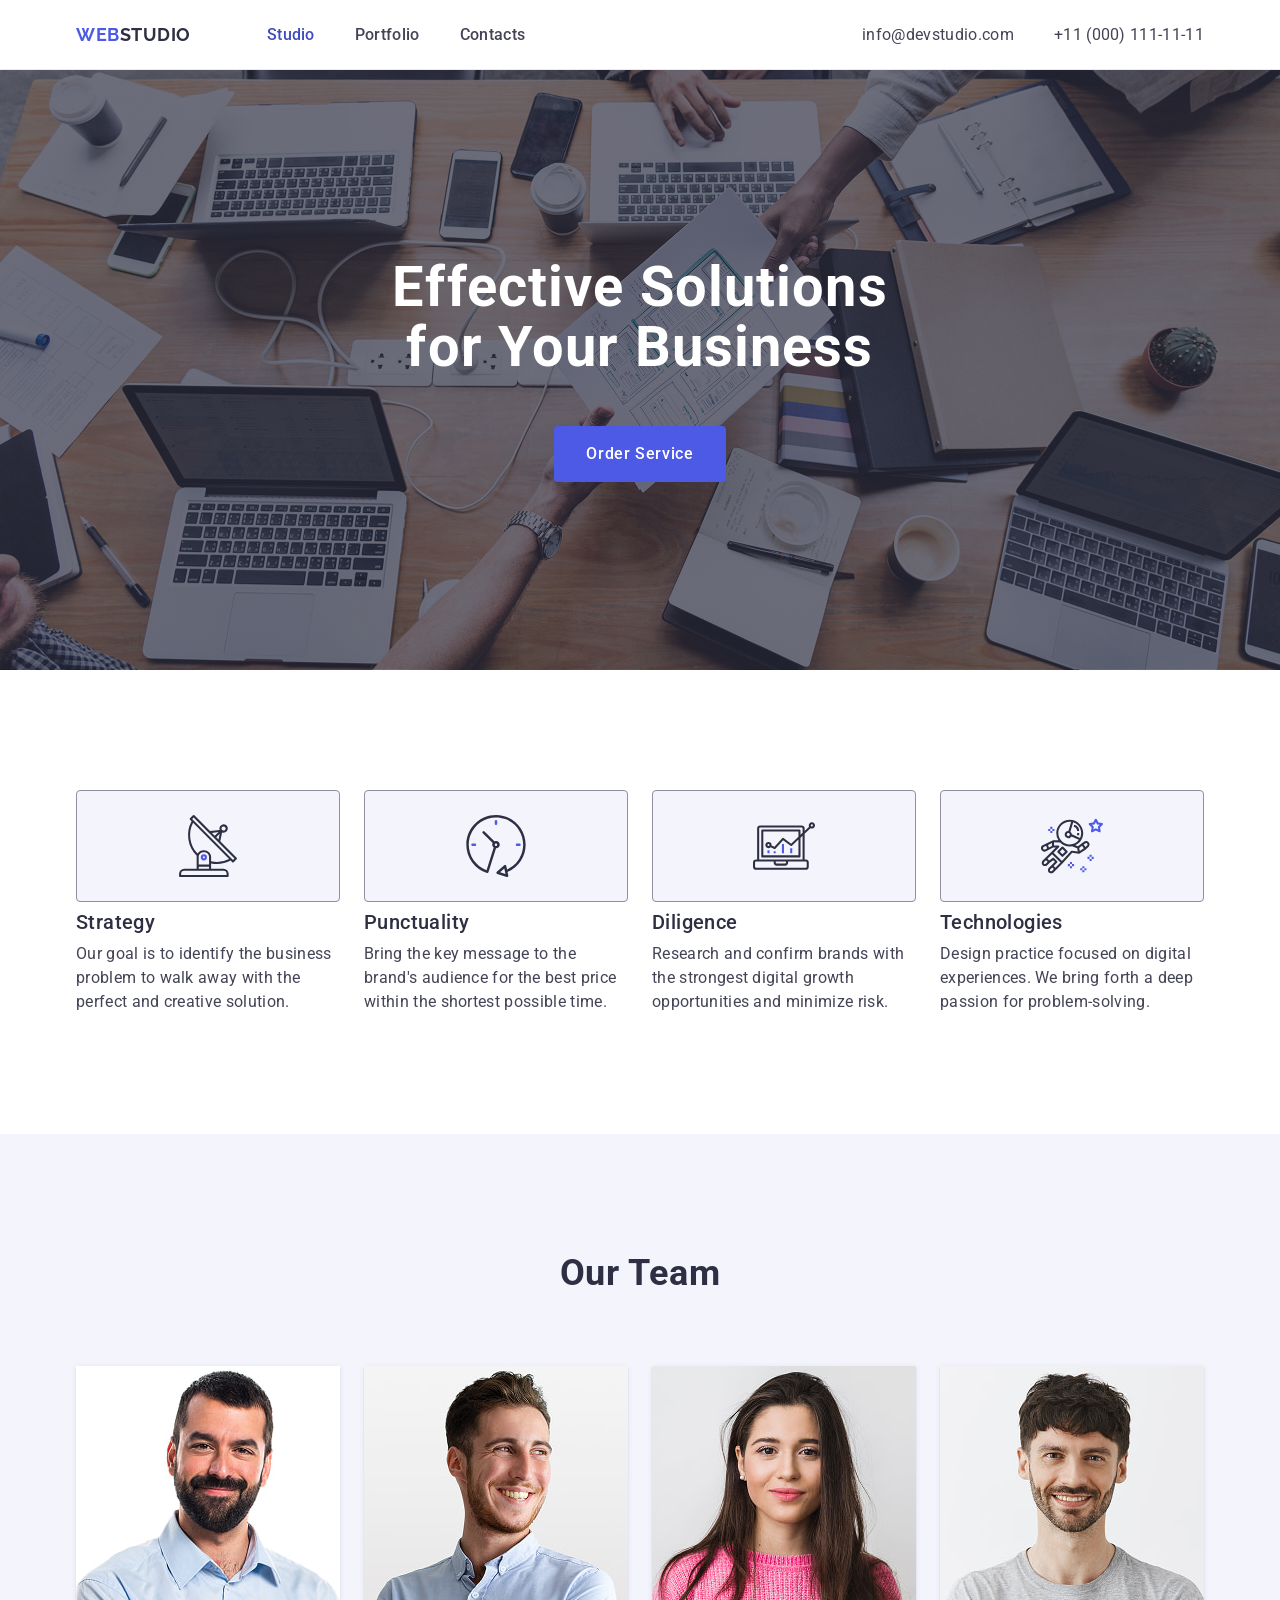
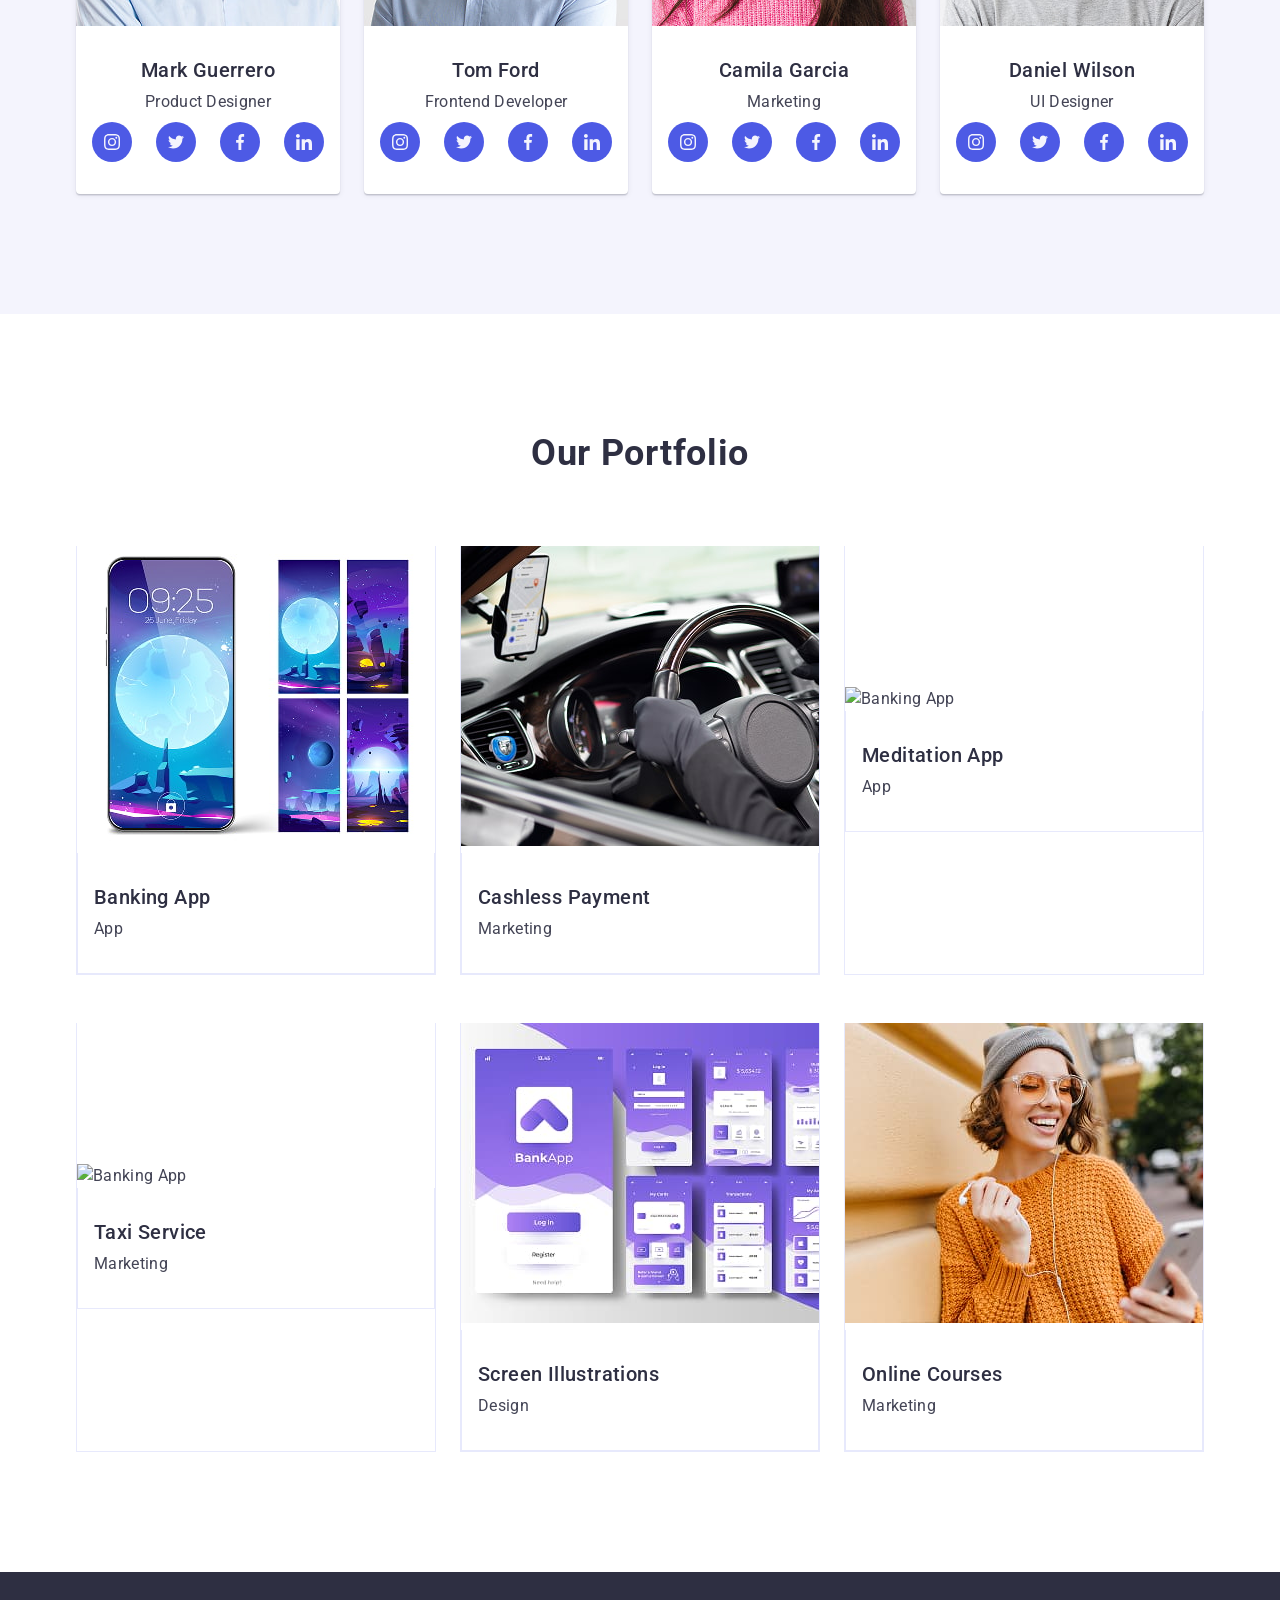
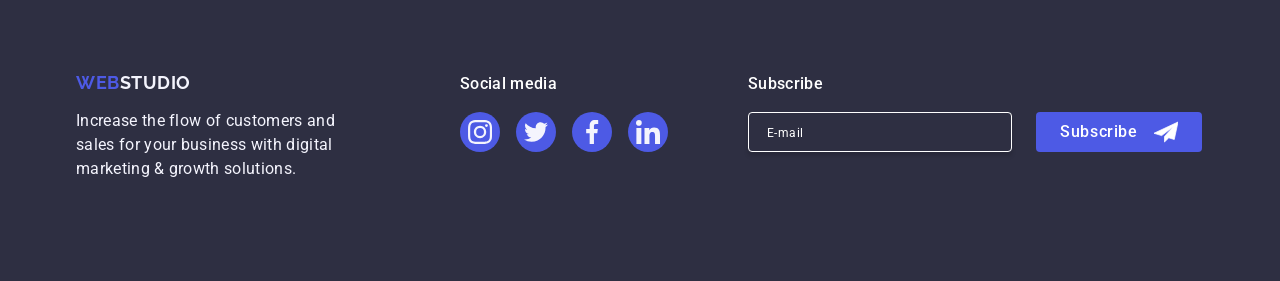
==== commit b780cafb: "add new styles" ====
--- a/index.html
+++ b/index.html
@@ -497,10 +497,12 @@
         <div class="subscribe">
           <p class="footer-social-title">Subscribe</p>
           <form class="footer-form">
-            <input class="footer-input" type="email" placeholder="E-mail" />
+            <label class="footer-label">
+              <input class="footer-input" type="email" placeholder="E-mail" />
+            </label>
             <button class="footer-submit-btn" type="submit">
               Subscribe
-              <svg class="footer-btn-icon" width="24px" height="24px">
+              <svg class="footer-btn-icon" width="24" height="24">
                 <use href="./images/icons.svg#icon-footer-svg"></use>
               </svg>
             </button>
@@ -514,7 +516,7 @@
     <div class="backdrop" data-modal>
       <div class="modal">
         <button type="button" class="modal-btn" data-modal-close>
-          <svg class="modal-button-icon" width="8px" height="8px">
+          <svg class="modal-button-icon" width="8" height="8">
             <use href="./images/icons.svg#icon-close-black"></use>
           </svg>
         </button>
@@ -523,30 +525,36 @@
         </p>
         <form autocomplete="off" novalidate>
           <div class="form-wraper">
-            <label class="form-label"
+            <label class="form-label" for="user-name"
               >Name
-              <svg class="form-label-icon" width="18" height="18">
-                <use href="./images/icons.svg#icon-person"></use>
-              </svg>
-              <input class="form-input" type="text" />
+              <div class="form-label-wrapper">
+                <svg class="form-label-icon" width="18" height="18">
+                  <use href="./images/icons.svg#icon-person"></use>
+                </svg>
+                <input class="form-input" type="text" />
+              </div>
+            </label>
+          </div>
+          <div class="form-wraper">
+            <label class="form-label" for="user-phone">
+              Phone
+              <div class="form-label-wrapper">
+                <svg class="form-label-icon" width="18" height="18">
+                  <use href="./images/icons.svg#icon-phone"></use>
+                </svg>
+                <input class="form-input" type="number" name="" id="" />
+              </div>
             </label>
           </div>
           <div class="form-wraper">
             <label class="form-label">
-              <svg class="form-label-icon" width="18" height="18">
-                <use href="./images/icons.svg#icon-phone"></use>
-              </svg>
-              Phone
-              <input class="form-input" type="number" name="" id="" />
-            </label>
-          </div>
-          <div class="form-wraper">
-            <label class="form-label">
-              <svg class="form-label-icon" width="18" height="18">
-                <use href="./images/icons.svg#icon-email"></use>
-              </svg>
               Email
-              <input class="form-input" type="email" name="" id="" />
+              <div class="form-label-wrapper">
+                <svg class="form-label-icon" width="18" height="18">
+                  <use href="./images/icons.svg#icon-email"></use>
+                </svg>
+                <input class="form-input" type="email" name="" id="" />
+              </div>
             </label>
           </div>
           <div class="form-wraper form-texterea">
--- a/css/styles.css
+++ b/css/styles.css
@@ -613,18 +613,20 @@
   display: flex;
   justify-content: center;
   align-items: center;
-  gap: 16px;
+
+  min-width: 165px;
 
   color: var(--WHITE, #fff);
   text-align: center;
 
   font-weight: 500;
   line-height: 1.5;
-  letter-spacing: 0.02em;
+  letter-spacing: 0.04em;
 }
 
 .footer-btn-icon {
   stroke: white;
+  margin-left: 16px;
 }
 
 /* #endregion */
@@ -644,7 +646,9 @@
   z-index: 999;
 
   background: var(--NAVY-BLUE-modal, rgba(46, 47, 66, 0.4));
-  transition: opacity 550ms cubic-bezier(0.4, 0, 0.2, 1);
+
+  transition: opacity 250ms cubic-bezier(0.4, 0, 0.2, 1),
+    visibility 250ms cubic-bezier(0.4, 0, 0.2, 1);
 
   opacity: 0;
   visibility: hidden;
@@ -663,7 +667,7 @@
   max-width: 408px;
   height: 584px;
   flex-shrink: 0;
-  padding: 24px;
+  padding: 72px 24px 24px 24px;
 
   border-radius: 4px;
   background: var(--DAIRY, #fcfcfc);
@@ -682,19 +686,21 @@
   background-color: rgba(231, 233, 252, 1);
   border: 1px solid rgba(0, 0, 0, 0.1);
 
+  padding: 0;
   width: 24px;
   height: 24px;
   border-radius: 50%;
+  transition: background-color 250ms cubic-bezier(0.4, 0, 0.2, 1),
+    border 250ms cubic-bezier(0.4, 0, 0.2, 1);
 }
 .modal-button-icon {
-  width: 8px;
-  height: 8px;
-  fill: rgba(46, 47, 66, 1);
+  fill: 250ms cubic-bezier(0.4, 0, 0.2, 1);
 }
 
 .modal-btn:hover,
 .modal-btn:focus {
   background-color: rgba(64, 75, 191, 1);
+  border: none;
 }
 .modal-btn:hover > .modal-button-icon,
 .modal-btn:focus > .modal-button-icon {
@@ -706,7 +712,6 @@
 }
 
 .modal-caption {
-  padding-top: calc(72px - 24px);
   margin-bottom: 16px;
 
   color: #2e2f42;
@@ -738,8 +743,10 @@
 }
 
 .form-label {
+  display: block;
   position: relative;
 
+  margin-bottom: 4px;
   color: var(--LIGHT-SLATE, #8e8f99);
 
   font-size: 12px;
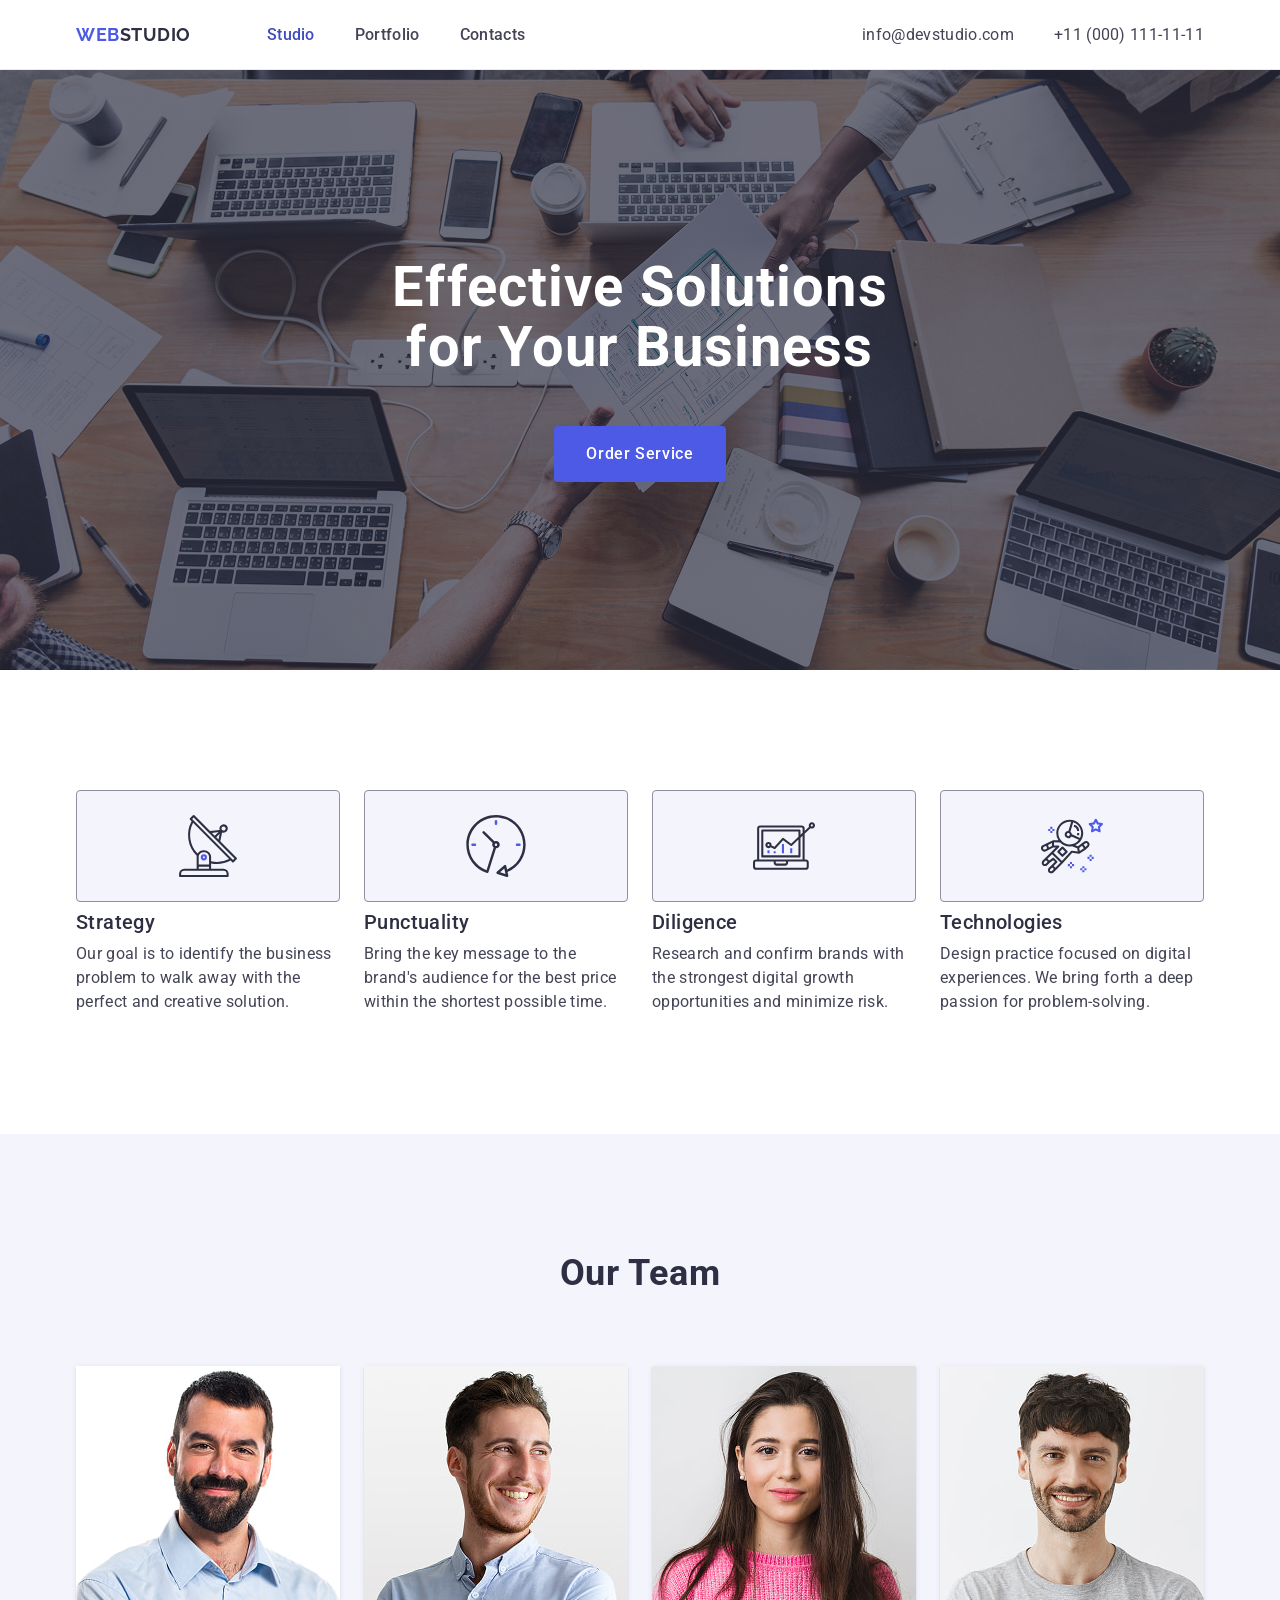
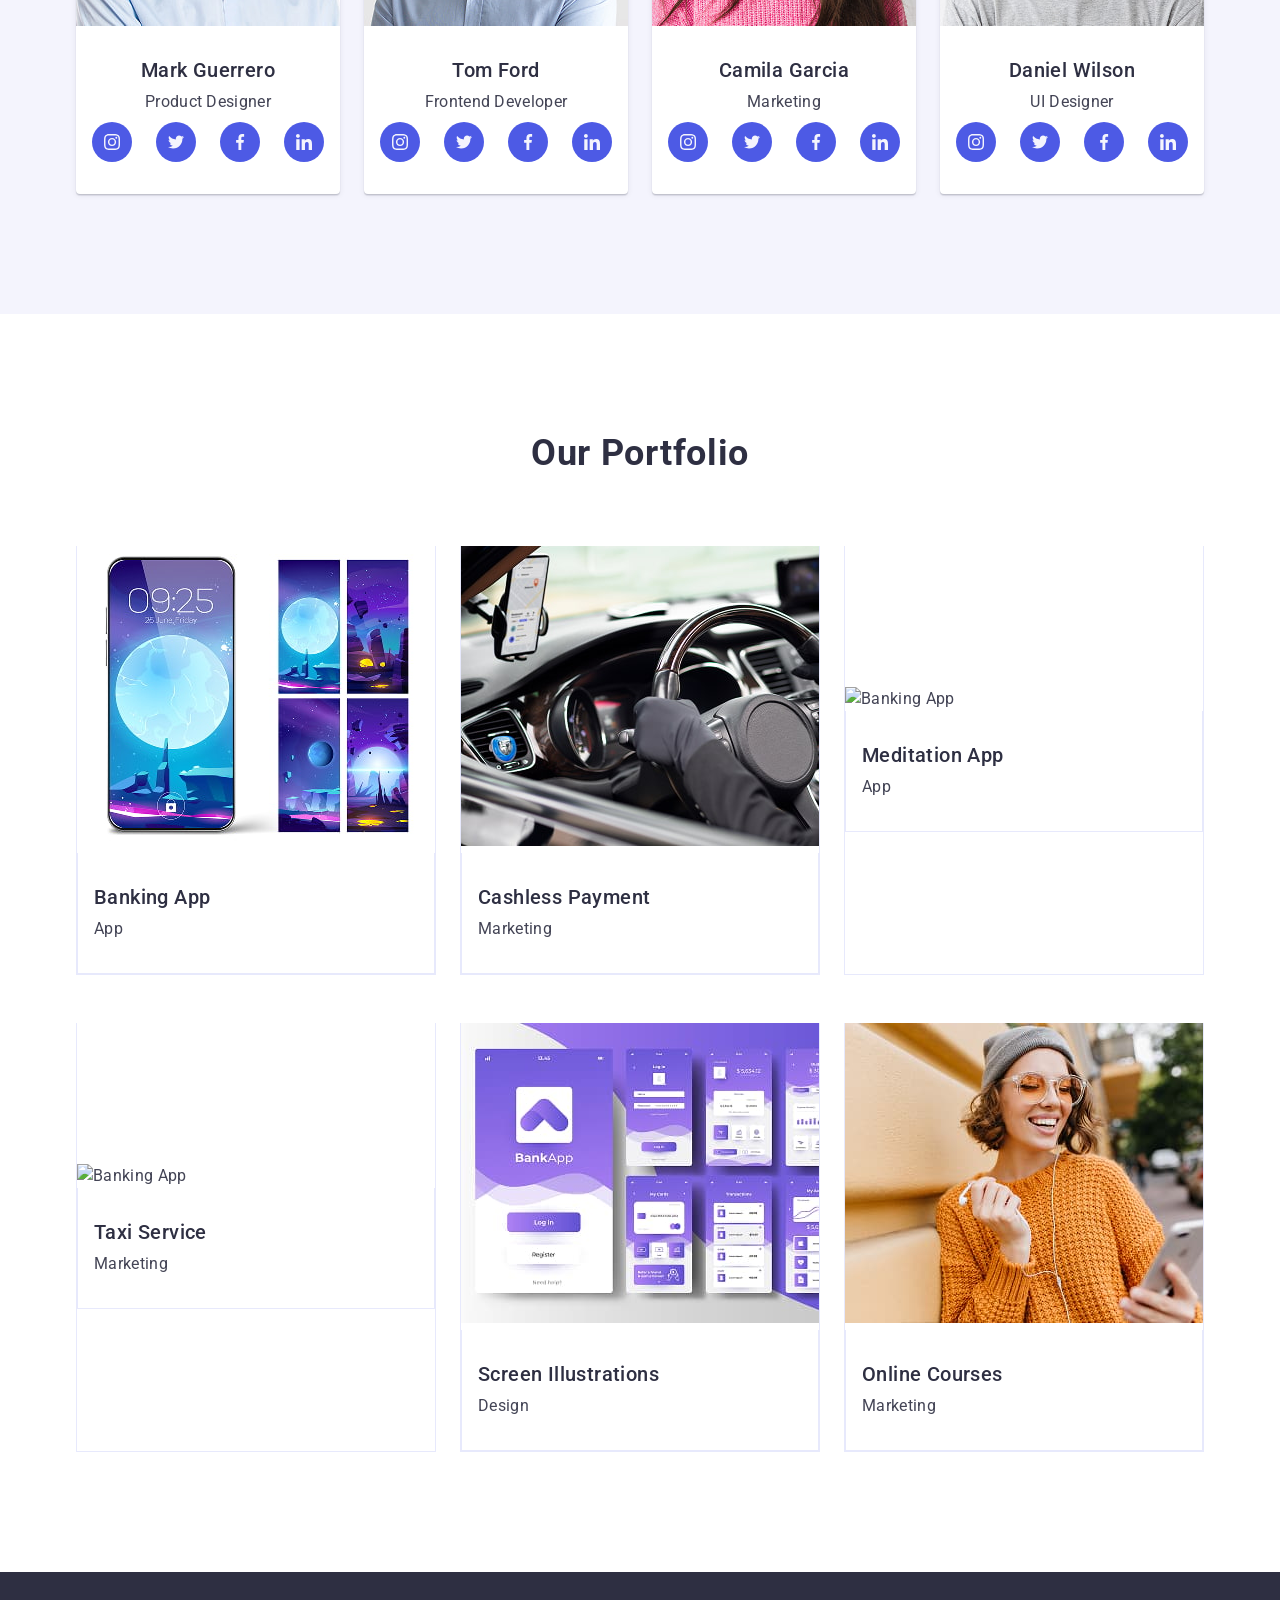
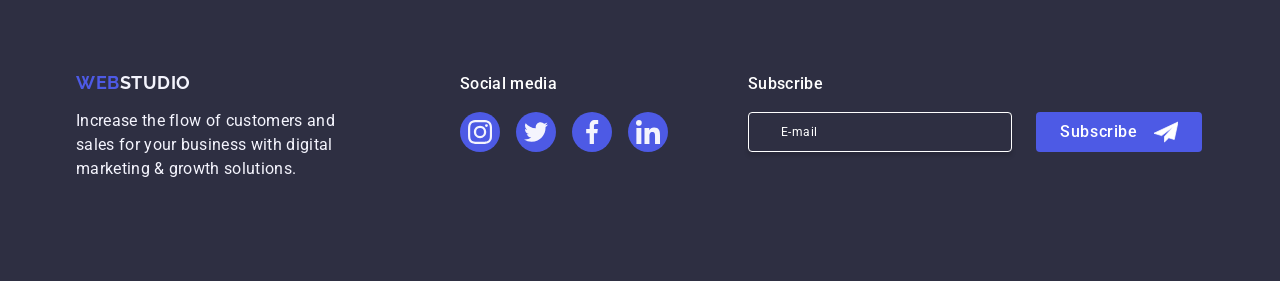
==== commit d634bdca: "fix modal" ====
--- a/index.html
+++ b/index.html
@@ -498,7 +498,12 @@
           <p class="footer-social-title">Subscribe</p>
           <form class="footer-form">
             <label class="footer-label">
-              <input class="footer-input" type="email" placeholder="E-mail" />
+              <input
+                class="footer-input"
+                type="email"
+                placeholder="E-mail"
+                name="user-email"
+              />
             </label>
             <button class="footer-submit-btn" type="submit">
               Subscribe
@@ -525,37 +530,31 @@
         </p>
         <form autocomplete="off" novalidate>
           <div class="form-wraper">
-            <label class="form-label" for="user-name"
-              >Name
-              <div class="form-label-wrapper">
-                <svg class="form-label-icon" width="18" height="18">
-                  <use href="./images/icons.svg#icon-person"></use>
-                </svg>
-                <input class="form-input" type="text" />
-              </div>
-            </label>
+            <label class="form-label" for="user-name">Name </label>
+            <div class="form-label-wrapper">
+              <svg class="form-label-icon" width="18" height="18">
+                <use href="./images/icons.svg#icon-person"></use>
+              </svg>
+              <input class="form-input" type="text" />
+            </div>
           </div>
           <div class="form-wraper">
-            <label class="form-label" for="user-phone">
-              Phone
-              <div class="form-label-wrapper">
-                <svg class="form-label-icon" width="18" height="18">
-                  <use href="./images/icons.svg#icon-phone"></use>
-                </svg>
-                <input class="form-input" type="number" name="" id="" />
-              </div>
-            </label>
+            <label class="form-label" for="user-phone"> Phone </label>
+            <div class="form-label-wrapper">
+              <svg class="form-label-icon" width="18" height="18">
+                <use href="./images/icons.svg#icon-phone"></use>
+              </svg>
+              <input class="form-input" type="number" name="" id="" />
+            </div>
           </div>
           <div class="form-wraper">
-            <label class="form-label">
-              Email
-              <div class="form-label-wrapper">
-                <svg class="form-label-icon" width="18" height="18">
-                  <use href="./images/icons.svg#icon-email"></use>
-                </svg>
-                <input class="form-input" type="email" name="" id="" />
-              </div>
-            </label>
+            <label class="form-label"> Email </label>
+            <div class="form-label-wrapper">
+              <svg class="form-label-icon" width="18" height="18">
+                <use href="./images/icons.svg#icon-email"></use>
+              </svg>
+              <input class="form-input" type="email" name="" id="" />
+            </div>
           </div>
           <div class="form-wraper form-texterea">
             <p class="input-comment">Comment</p>
--- a/css/styles.css
+++ b/css/styles.css
@@ -574,14 +574,11 @@
 }
 /************  ************/
 
-.subscribe {
-}
-.footer-social-title {
-}
 .footer-form {
   display: flex;
   gap: 24px;
 }
+
 .footer-input {
   width: 264px;
   height: 40px;
@@ -591,17 +588,24 @@
   border: 1px solid var(--WHITE, #fff);
   box-shadow: 0px 4px 4px 0px rgba(0, 0, 0, 0.15);
   background-color: transparent;
+
+  font-size: 12px;
+  line-height: 2;
+  letter-spacing: 0.04em;
+  padding-left: 16px;
+
+  color: #ffffff;
 }
 
 .footer-input::placeholder {
   padding-left: 16px;
 
-  color: var(--WHITE, #fff);
-  font-family: Roboto;
+  color: #fff;
+
   font-size: 12px;
   font-style: normal;
   font-weight: 400;
-  line-height: 24px; /* 200% */
+  line-height: 24px;
   letter-spacing: 0.48px;
 }
 
@@ -662,10 +666,12 @@
 }
 
 .modal {
-  position: relative;
+  position: absolute;
+  top: 50%;
+  left: 50%;
 
   max-width: 408px;
-  height: 584px;
+  min-height: 584px;
   flex-shrink: 0;
   padding: 72px 24px 24px 24px;
 
@@ -673,6 +679,8 @@
   background: var(--DAIRY, #fcfcfc);
   box-shadow: 0px 2px 1px 0px rgba(0, 0, 0, 0.2),
     0px 1px 3px 0px rgba(0, 0, 0, 0.12), 0px 1px 1px 0px rgba(0, 0, 0, 0.14);
+
+  transition: transform 250ms cubic-bezier(0.4, 0, 0.2, 1);
 }
 .modal-btn {
   position: absolute;
@@ -695,6 +703,7 @@
 }
 .modal-button-icon {
   fill: 250ms cubic-bezier(0.4, 0, 0.2, 1);
+  transition: fill 250ms cubic-bezier(0.4, 0, 0.2, 1);
 }
 
 .modal-btn:hover,
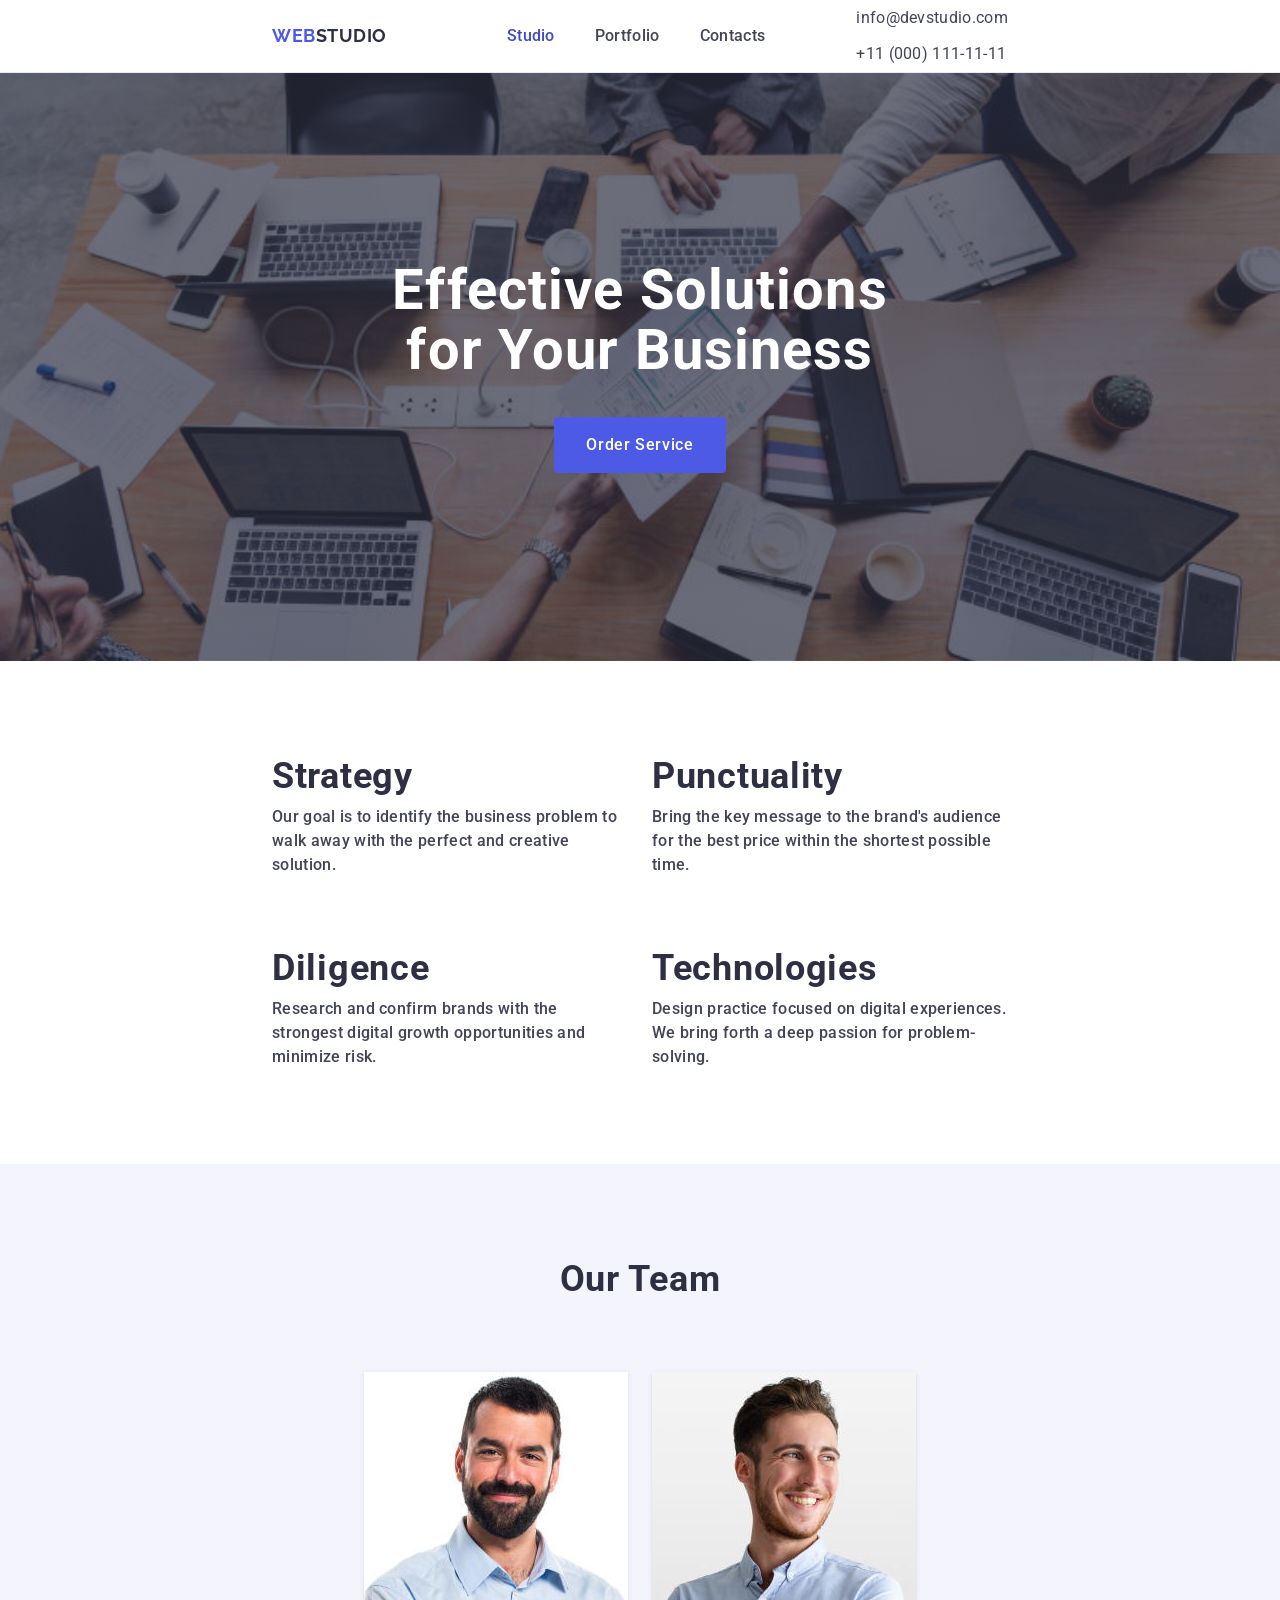
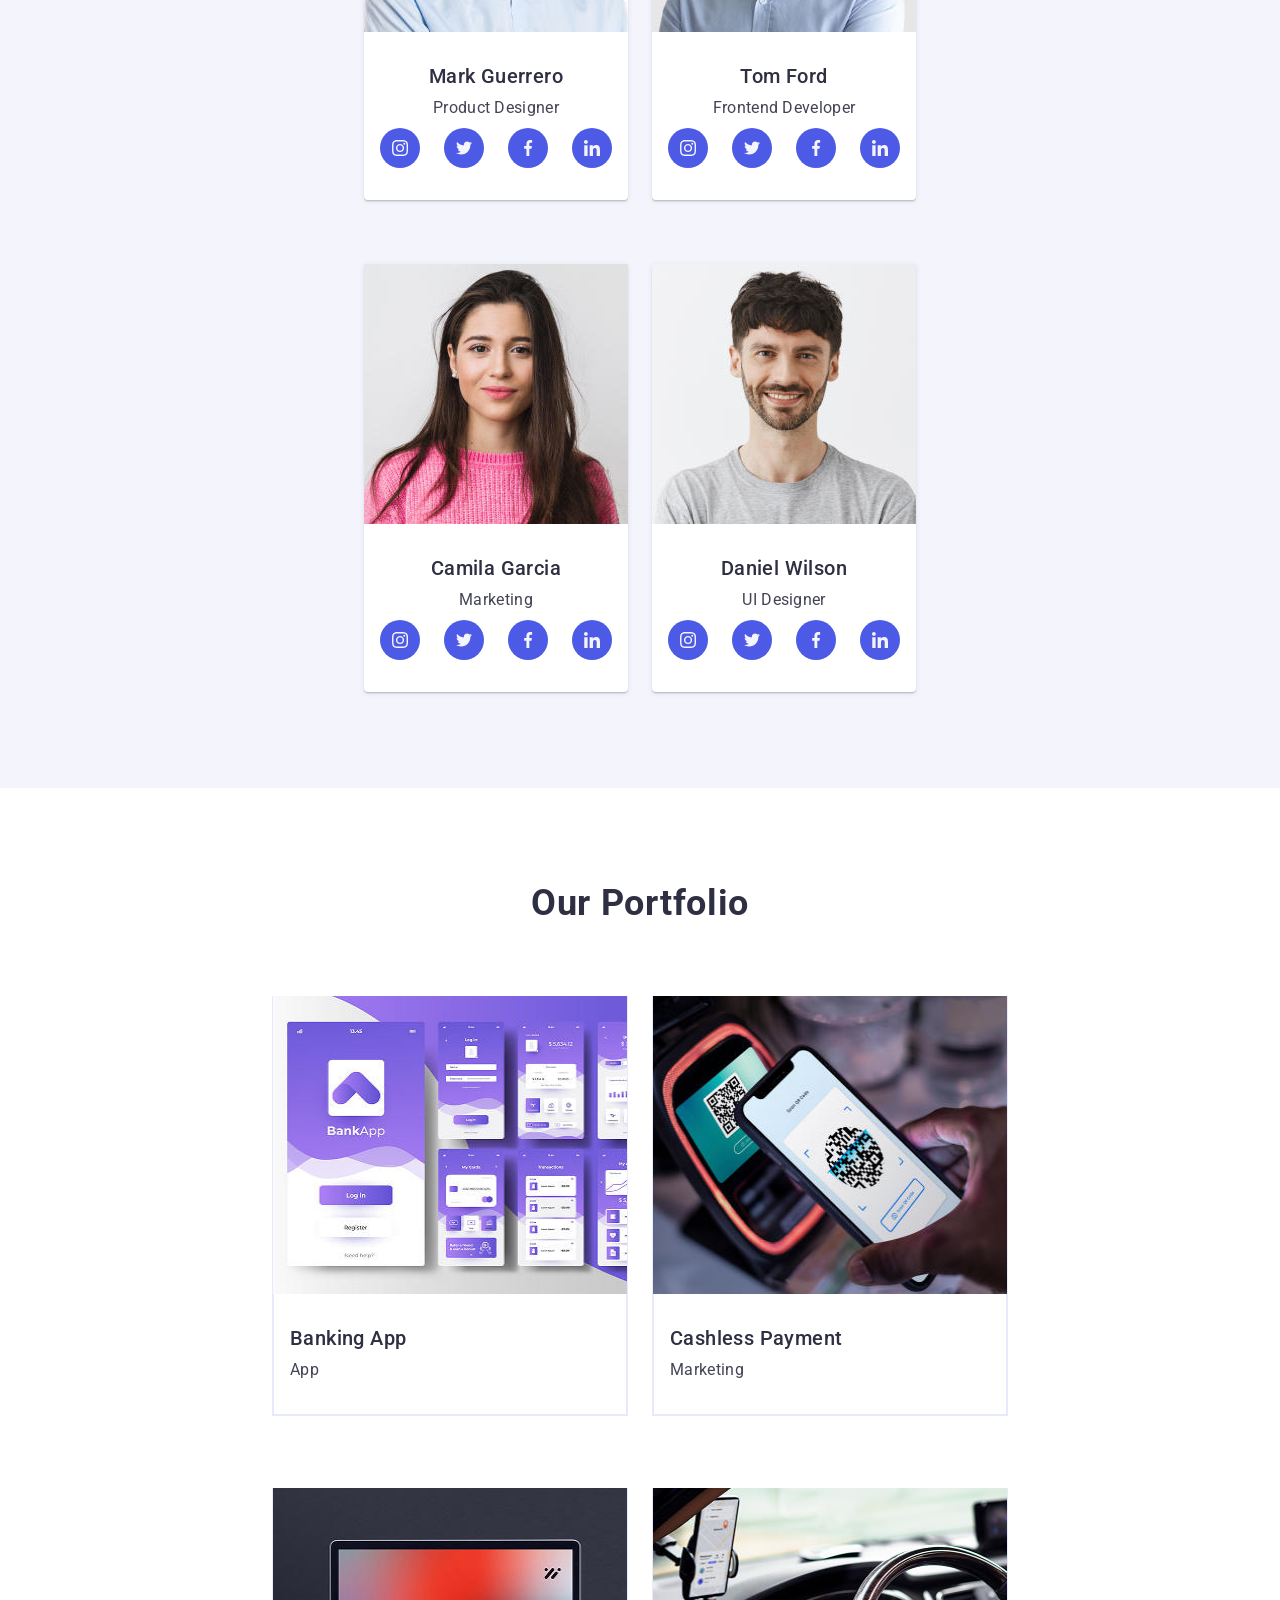
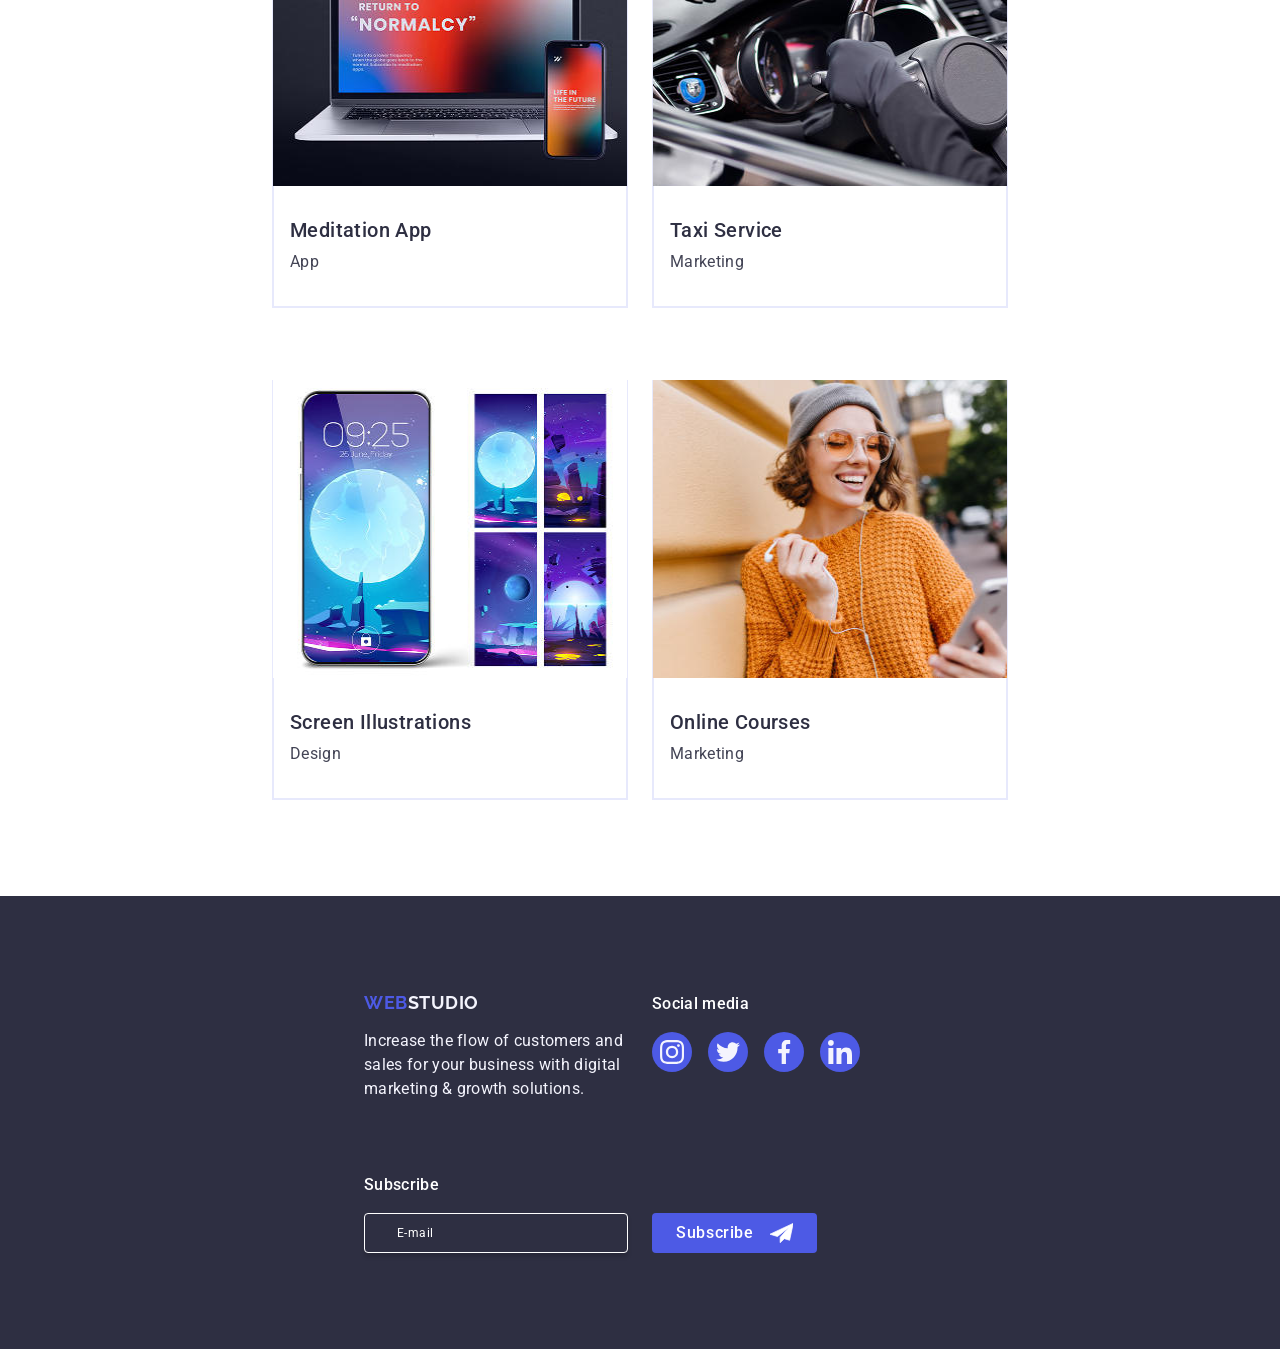
==== commit d6d05cac: "add new foto, styles and ma rcup" ====
--- a/index.html
+++ b/index.html
@@ -14,7 +14,7 @@
       rel="stylesheet"
     />
     <link rel="stylesheet" href="css/styles.css" />
-    <title>Document</title>
+    <title>WebStudio</title>
   </head>
   <body>
     <!-- #region Header -->
@@ -36,6 +36,13 @@
             </li>
           </ul>
         </nav>
+        <div class="burger-wrapper">
+          <button class="button burger-btn" type="button" data-menu-open>
+            <svg class="burger-btn-icon" width="24" height="24">
+              <use href="./images/icons.svg#burger-menu-btn"></use>
+            </svg>
+          </button>
+        </div>
         <address class="header-adress">
           <ul class="address-list">
             <li class="address-item">
@@ -129,7 +136,8 @@
             <li class="team-item">
               <img
                 class="team-img"
-                src="./images/team/img-01.jpg"
+                src="./images/team/mark.jpg"
+                srcset="./images/team/mark.jpg 1x, ./images/team/mark@2x.jpg 2x"
                 alt="Mark Guerrero"
                 width="264"
                 height="260"
@@ -172,7 +180,8 @@
             <li class="team-item">
               <img
                 class="team-img"
-                src="./images/team/img-02.jpg"
+                src="./images/team/tom.jpg"
+                srcset="./images/team/tom.jpg 1x, ./images/team/tom@2x.jpg 2x"
                 alt="Tom Ford"
                 width="264"
                 height="260"
@@ -215,7 +224,11 @@
             <li class="team-item">
               <img
                 class="team-img"
-                src="./images/team/img-03.jpg"
+                src="./images/team/camila.jpg"
+                srcset="
+                  ./images/team/camila.jpg    1x,
+                  ./images/team/camila@2x.jpg 2x
+                "
                 alt="Camila Garcia"
                 width="264"
                 height="260"
@@ -258,7 +271,11 @@
             <li class="team-item">
               <img
                 class="team-img"
-                src="./images/team/img-04.jpg"
+                src="./images/team/daniel.jpg"
+                srcset="
+                  ./images/team/daniel.jpg    1x,
+                  ./images/team/daniel@2x.jpg 2x
+                "
                 alt="Daniel Wilson"
                 width="264"
                 height="260"
@@ -311,7 +328,11 @@
               <div class="overlay-tumb">
                 <img
                   class="portfolio-img"
-                  src="./images/portfolio/img-1.jpg"
+                  src="./images/portfolio/1-img.jpg"
+                  srcset="
+                    ./images/portfolio/1-img.jpg    1x,
+                    ./images/portfolio/1-img@2x.jpg 2x
+                  "
                   alt="Banking App"
                   width="360"
                   height="300"
@@ -332,7 +353,11 @@
               <div class="overlay-tumb">
                 <img
                   class="portfolio-img"
-                  src="./images/portfolio/img-2.jpg"
+                  src="./images/portfolio/2-img.jpg"
+                  srcset="
+                    ./images/portfolio/2-img.jpg    1x,
+                    ./images/portfolio/2-img@2x.jpg 2x
+                  "
                   alt="Banking App"
                   width="360"
                   height="300"
@@ -352,7 +377,11 @@
               <div class="overlay-tumb">
                 <img
                   class="portfolio-img"
-                  src="./images/portfolio/img-3.jpg"
+                  src="./images/portfolio/3-img.jpg"
+                  srcset="
+                    ./images/portfolio/3-img.jpg    1x,
+                    ./images/portfolio/3-img@2x.jpg 2x
+                  "
                   alt="Banking App"
                   width="360"
                   height="300"
@@ -372,7 +401,11 @@
               <div class="overlay-tumb">
                 <img
                   class="portfolio-img"
-                  src="./images/portfolio/img-4.jpg"
+                  src="./images/portfolio/4-img.jpg"
+                  srcset="
+                    ./images/portfolio/4-img.jpg    1x,
+                    ./images/portfolio/4-img@2x.jpg 2x
+                  "
                   alt="Banking App"
                   width="360"
                   height="300"
@@ -392,7 +425,11 @@
               <div class="overlay-tumb">
                 <img
                   class="portfolio-img"
-                  src="./images/portfolio/img-5.jpg"
+                  src="./images/portfolio/5-img.jpg"
+                  srcset="
+                    ./images/portfolio/5-img.jpg    1x,
+                    ./images/portfolio/5-img@2x.jpg 2x
+                  "
                   alt="Banking App"
                   width="360"
                   height="300"
@@ -412,7 +449,11 @@
               <div class="overlay-tumb">
                 <img
                   class="portfolio-img"
-                  src="./images/portfolio/img-6.jpg"
+                  src="./images/portfolio/6-img.jpg"
+                  srcset="
+                    ./images/portfolio/6-img.jpg    1x,
+                    ./images/portfolio/6-img@2x.jpg 2x
+                  "
                   alt="Banking App"
                   width="360"
                   height="300"
@@ -532,51 +573,148 @@
           <div class="form-wraper">
             <label class="form-label" for="user-name">Name </label>
             <div class="form-label-wrapper">
-              <svg class="form-label-icon" width="18" height="18">
+              <input
+                class="form-input"
+                type="text"
+                id="user-name"
+                name="user-name"
+              />
+              <svg class="form-label-icon" width="18" height="24">
                 <use href="./images/icons.svg#icon-person"></use>
               </svg>
-              <input class="form-input" type="text" />
             </div>
           </div>
           <div class="form-wraper">
             <label class="form-label" for="user-phone"> Phone </label>
             <div class="form-label-wrapper">
-              <svg class="form-label-icon" width="18" height="18">
+              <input
+                class="form-input"
+                type="number"
+                id="user-phone"
+                name="user-phone"
+              />
+              <svg class="form-label-icon" width="18" height="24">
                 <use href="./images/icons.svg#icon-phone"></use>
               </svg>
-              <input class="form-input" type="number" name="" id="" />
             </div>
           </div>
           <div class="form-wraper">
             <label class="form-label"> Email </label>
             <div class="form-label-wrapper">
-              <svg class="form-label-icon" width="18" height="18">
+              <input
+                class="form-input"
+                type="email"
+                id="user-email"
+                name="user-email"
+              />
+              <svg class="form-label-icon" width="18" height="24">
                 <use href="./images/icons.svg#icon-email"></use>
               </svg>
-              <input class="form-input" type="email" name="" id="" />
             </div>
           </div>
-          <div class="form-wraper form-texterea">
-            <p class="input-comment">Comment</p>
-            <textarea name="" id="" rows="7">Text input</textarea>
-            <div class="checkbox-wrapper">
-              <input type="checkbox" name=" " id="" />
-              <div class="new-checkbox">
-                <svg class="icon-checkbox-click" width="" height="">
-                  <use href="./images/icons.svg#icon-checkbox-click"></use>
-                </svg>
-              </div>
-              <p class="privacy-text">
-                I accept the terms and conditions of the
-                <a class="accent-Privacy" href="">Privacy Policy </a>
-              </p>
-            </div>
-            <button class="form-btn" type="submit">Send</button>
+          <div class="form-wraper form-textarea-wrapper">
+            <label class="form-label" for="user-comment">Comment</label>
+
+            <textarea
+              class="form-texterea"
+              name="user-comment"
+              id="user-comment"
+              rows="7"
+              placeholder="Text input"
+            ></textarea>
           </div>
+          <div class="checkbox-wrapper">
+            <input
+              class="visually-hidden input-checkbox"
+              type="checkbox"
+              value="true"
+              id="user-privacy"
+              name="user-privacy"
+            />
+            <label for="user-privacy" class="privacy-text">
+              <span class="new-checkbox">
+                <svg class="modal-form-checkbox-icon" width="10" height="8">
+                  <use href="./images/icons.svg#icon-agree"></use>
+                </svg>
+              </span>
+              I accept the terms and conditions of the
+              <a class="accent-privacy" href="">Privacy Policy </a>
+            </label>
+          </div>
+          <button class="form-btn-send" type="submit">Send</button>
         </form>
       </div>
     </div>
     <!-- #endregion -->
+    <!-- #region Mobile menu -->
+    <div class="mobile-menu" data-menu>
+      <button type="button" class="modal-btn" data-menu-close>
+        <svg class="modal-button-icon" width="8" height="8">
+          <use href="./images/icons.svg#icon-close-black"></use>
+        </svg>
+      </button>
+      <ul class="mobile-menu-list">
+        <li class="mobile-menu-item">
+          <a class="mobile-menu-link" href="">Studio</a>
+        </li>
+        <li class="mobile-menu-item">
+          <a class="mobile-menu-link" href="">Portfolio</a>
+        </li>
+        <li class="mobile-menu-item">
+          <a class="mobile-menu-link" href="">Contacts</a>
+        </li>
+      </ul>
+      <div class="link-wrapper">
+        <address class="header-adress header-adress-mob">
+          <ul class="address-list address-list-mob">
+            <li class="address-item">
+              <a
+                class="address-link mpb-address-link"
+                href="mailto:info@devstudio.com"
+                >+11 (000) 111-11-11</a
+              >
+            </li>
+            <li class="address-item">
+              <a class="address-link mpb-address-link" href="tel:+110001111111"
+                >info@devstudio.com</a
+              >
+            </li>
+          </ul>
+        </address>
+        <ul class="team-icon-list mobile-link-icons">
+          <li class="team-icon-item">
+            <a href="" class="team-icon-link"
+              ><svg class="team-svg" width="16" height="16">
+                <use href="./images/icons.svg#icon-instagram"></use>
+              </svg>
+            </a>
+          </li>
+          <li class="team-icon-item">
+            <a href="" class="team-icon-link"
+              ><svg class="team-svg" width="16" height="16">
+                <use href="./images/icons.svg#icon-twitter"></use>
+              </svg>
+            </a>
+          </li>
+          <li class="team-icon-item">
+            <a href="" class="team-icon-link"
+              ><svg class="team-svg" width="16" height="16">
+                <use href="./images/icons.svg#icon-facebook"></use>
+              </svg>
+            </a>
+          </li>
+          <li class="team-icon-item">
+            <a href="" class="team-icon-link"
+              ><svg class="team-svg" width="16" height="16">
+                <use href="./images/icons.svg#icon-linkedin"></use>
+              </svg>
+            </a>
+          </li>
+        </ul>
+      </div>
+    </div>
+
+    <!-- #endregion -->
     <script src="./js/modal.js"></script>
   </body>
 </html>
--- a/css/styles.css
+++ b/css/styles.css
@@ -1,5 +1,6 @@
 :root {
   /* Colors */
+  --blue-color: #404bbf;
   --accent-color: #4d5ae5;
   --main-color: #434455;
   --secondary-color: #2e2f42;
@@ -76,11 +77,9 @@
 /* Common */
 
 .container {
-  width: 1158px;
-  padding-left: 15px;
-  padding-right: 15px;
-  margin-left: auto;
-  margin-right: auto;
+  width: 320px;
+  margin: 0 auto;
+  padding: 0 16px;
 }
 
 /* #endregion */
@@ -95,7 +94,7 @@
   letter-spacing: 0.03em;
   text-transform: uppercase;
 
-  margin-right: 76px;
+  margin-right: 120px;
 }
 
 .logo-color-dark {
@@ -116,84 +115,141 @@
 }
 
 .header-container {
+  position: relative;
   display: flex;
   justify-content: space-between;
+  margin: 0 auto;
   align-items: center;
-}
-
-.header-nav {
-  display: flex;
-  align-items: center;
-  justify-content: space-between;
+  height: 56px;
+  width: 100%;
 }
 
 .header-nav-list {
-  display: inline-flex;
-  gap: 40px;
-}
-
-.logo-heder {
-  padding: 24px 0;
-}
-.nav-item {
-}
-
-.nav-link:hover,
-.nav-link:focus {
-  color: #404bbf;
-  transition: color 250ms cubic-bezier(0.4, 0, 0.2, 1);
-}
-.nav-link {
-  color: var(--main-color);
-
-  position: relative;
-  padding: 24px 0;
-  font-weight: 500;
-  transition: color 250ms cubic-bezier(0.4, 0, 0.2, 1);
-}
-
-.header-nav-list :first-child .nav-link {
-  color: #404bbf;
-}
-
-.nav-link::after {
-  content: '';
-  width: 100%;
-  height: 4px;
-
+  display: none;
+}
+
+.header-adress {
+  display: none;
+}
+
+.burger-wrapper {
+}
+
+.burger-btn {
   position: absolute;
-  bottom: -1px;
-  right: 0;
-
-  border-radius: 2px;
-  background: #404bbf;
-
-  transform: scaleX(0);
-  transition: transform 0.3s ease-in-out;
-}
-
-.nav-link:hover::after {
-  transform: scaleX(1);
-}
-
-.header-adress {
-}
-.address-list {
-  display: flex;
-  justify-content: space-between;
-  gap: 40px;
-}
-.address-item {
-}
-.address-link {
-  color: var(--main-color);
-  transition: color 250ms cubic-bezier(0.4, 0, 0.2, 1);
-}
-
-.address-link:hover,
-.address-link:focus {
-  color: #404bbf;
-  transition: color 250ms cubic-bezier(0.4, 0, 0.2, 1);
+  top: 16px;
+  right: 16px;
+  border: none;
+  padding: 0;
+  background-color: transparent;
+}
+.burger-btn-icon {
+  stroke: #2e2f42;
+}
+
+@media screen and (min-width: 768px) {
+  .container {
+    width: 768px;
+    padding: 0 16px;
+  }
+  .header-container {
+    height: 72px;
+  }
+
+  .burger-wrapper {
+    display: none;
+  }
+
+  .header-nav {
+    display: flex;
+    align-items: center;
+    justify-content: space-between;
+  }
+  .header-nav-list {
+    display: inline-flex;
+    gap: 40px;
+  }
+
+  .logo-heder {
+    padding: 24px 0;
+  }
+  .nav-item {
+  }
+
+  .nav-link:hover,
+  .nav-link:focus {
+    color: var(--blue-color);
+    transition: color 250ms cubic-bezier(0.4, 0, 0.2, 1);
+  }
+  .nav-link {
+    color: var(--main-color);
+
+    position: relative;
+    padding: 24px 0;
+    font-weight: 500;
+    transition: color 250ms cubic-bezier(0.4, 0, 0.2, 1);
+  }
+
+  .header-nav-list :first-child .nav-link {
+    color: var(--blue-color);
+  }
+
+  .nav-link::after {
+    content: '';
+    width: 100%;
+    height: 4px;
+
+    position: absolute;
+    bottom: -1px;
+    right: 0;
+
+    border-radius: 2px;
+    background: var(--blue-color);
+
+    transform: scaleX(0);
+    transition: transform 0.3s ease-in-out;
+  }
+
+  .nav-link:hover::after {
+    transform: scaleX(1);
+  }
+
+  .header-adress {
+    display: block;
+  }
+
+  .address-list {
+    display: flex;
+    flex-direction: column;
+    gap: 12px;
+  }
+
+  .address-item {
+  }
+  .address-link {
+    color: var(--main-color);
+    transition: color 250ms cubic-bezier(0.4, 0, 0.2, 1);
+  }
+
+  .address-link:hover,
+  .address-link:focus {
+    color: var(--blue-color);
+    transition: color 250ms cubic-bezier(0.4, 0, 0.2, 1);
+  }
+}
+@media screen and (min-width: 1440px) {
+  .container {
+    min-width: 1440px;
+    padding: 0 156px;
+  }
+  .logo {
+    margin-right: 176px;
+  }
+  .address-list {
+    display: flex;
+    flex-direction: row;
+    gap: 40px;
+  }
 }
 /* #endregion */
 
@@ -204,7 +260,7 @@
   margin: 0 auto;
   background-color: var(--secondary-color);
   background: linear-gradient(rgba(46, 47, 66, 0.7), rgba(46, 47, 66, 0.7)),
-    url('../images/hero-bacground.jpg');
+    url('../images/hero-image/img-mob.jpg');
   background-repeat: no-repeat;
   background-size: cover;
   background-position: center;
@@ -214,17 +270,19 @@
 
   flex-shrink: 0;
 }
+
 .hero-title {
   margin: 0 auto;
-  margin-bottom: 48px;
+  margin-bottom: 72px;
   max-width: 496px;
+  padding: ;
 
   color: var(--white-color);
 
   text-align: center;
 
   /* Header 1 */
-  font-size: 56px;
+  font-size: 36px;
   font-weight: 700;
   line-height: 1.07;
   letter-spacing: 0.02em;
@@ -249,36 +307,84 @@
 
 .hero-btn:hover,
 .hero-btn:focus {
-  background-color: #404bbf;
-}
-
+  background-color: var(--blue-color);
+}
+@media (min-resolution: 192dpi) {
+  .hero {
+    background: linear-gradient(rgba(46, 47, 66, 0.7), rgba(46, 47, 66, 0.7)),
+      url('../images/hero-image/img-mob@2x.jpg');
+  }
+}
+
+@media screen and (min-width: 768px) {
+  .hero {
+    background: linear-gradient(rgba(46, 47, 66, 0.7), rgba(46, 47, 66, 0.7)),
+      url('../images/hero-image/img-tablet.jpg');
+    background-repeat: no-repeat;
+    background-size: cover;
+    background-position: center;
+  }
+  .hero-title {
+    margin-bottom: 36px;
+    font-size: 56px;
+  }
+}
+@media (min-resolution: 192dpi) and (min-width: 768px) {
+  .hero {
+    background: linear-gradient(rgba(46, 47, 66, 0.7), rgba(46, 47, 66, 0.7)),
+      url('../images/hero-image/img-tablet@2x.jpg');
+  }
+}
+
+@media screen and (min-width: 1440px) {
+  .hero-title {
+    margin-bottom: 48px;
+  }
+  .hero {
+    max-width: 1440px;
+    margin: 0 auto;
+    background-color: var(--secondary-color);
+    background: linear-gradient(rgba(46, 47, 66, 0.7), rgba(46, 47, 66, 0.7)),
+      url('../images/hero-image/img-desctop.jpg');
+  }
+}
+@media (min-resolution: 192dpi) and (min-width: 1440px) {
+  .hero {
+    background: linear-gradient(rgba(46, 47, 66, 0.7), rgba(46, 47, 66, 0.7)),
+      url('../images/hero-image/img-desctop@2x.jpg');
+  }
+}
 /* #endregion */
 
 /* #region Benefits */
 
 .benefits {
-  padding-top: 120px;
-  padding-bottom: 120px;
+  padding-top: 96px;
+  padding-bottom: 95px;
 }
 
 .benefits-list {
   display: flex;
-  justify-content: space-between;
-  gap: 24px;
+  flex-direction: column;
+
+  width: 100%;
+
+  gap: 72px;
 }
 .benefits-item {
-  width: calc((100% - (3 * 24px)) / 4);
+  display: inline-block;
+  width: 100%;
 }
 
 .benefits-icon-wrapper {
-  display: flex;
+  display: none;
   align-items: center;
   justify-content: center;
   height: 112px;
 
   border-radius: 4px;
   border: 1px solid #8e8f99;
-  background: #f4f4fd;
+  background: var(--cloud-color);
 
   margin-bottom: 8px;
 }
@@ -290,22 +396,81 @@
 .benefits-subtitle {
   color: var(--secondary-color);
 
+  font-size: 36px;
+  font-weight: 700;
+  line-height: 1.11;
+  letter-spacing: 0.02em;
+
   margin-bottom: 8px;
-  font-size: 20px;
-  font-weight: 500;
-  line-height: 1.2;
-  letter-spacing: 0.02em;
+
+  text-align: center;
 }
 .benefits-desc {
   color: var(--main-color);
+
+  font-size: 16px;
+  font-weight: 500;
+  line-height: 1.5;
+  letter-spacing: 0.02em;
+}
+
+@media screen and (min-width: 768px) {
+  .benefits-item {
+    width: calc((100% - 24px) / 2);
+  }
+
+  .benefits-list {
+    display: flex;
+    flex-direction: row;
+    width: 100%;
+    row-gap: 72px;
+    column-gap: 24px;
+
+    flex-wrap: wrap;
+    justify-content: center;
+  }
+
+  .benefits-subtitle {
+    text-align: left;
+  }
+}
+@media screen and (min-width: 1440px) {
+  .benefits-icon-wrapper {
+    display: flex;
+  }
+
+  .benefits-item {
+    width: calc((100% - (3 * 24px)) / 4);
+  }
+
+  .benefits {
+    padding-top: 120px;
+    padding-bottom: 120px;
+  }
+
+  .benefits-subtitle {
+    color: var(--secondary-color);
+    margin-bottom: 8px;
+
+    font-size: 20px;
+    font-weight: 500;
+    line-height: 1.2;
+    letter-spacing: 0.02em;
+
+    text-align: left;
+  }
+
+  .benefits-desc {
+    font-weight: 400;
+  }
 }
 
 /* #endregion */
 
 /* #region Team */
 .team {
-  padding-top: 120px;
-  padding-bottom: 120px;
+  padding-top: 96px;
+  padding-bottom: 96px;
   background-color: var(--cloud-color);
 }
 
@@ -328,21 +493,22 @@
 }
 .team-list {
   display: flex;
+  flex-direction: column;
   justify-content: center;
-  gap: 24px;
+  gap: 72px;
   margin: 0 auto;
 }
 .team-item {
   display: inline-flex;
   flex-direction: column;
   justify-content: center;
-  align-items: center;
+  /* align-items: center; */
   background-color: var(--white-color);
 
-  width: calc((100% - 3 * 24px) / 4);
+  width: 264px;
 
   border-radius: 0px 0px 4px 4px;
-  background: var(--WHITE, #fff);
+  background: var(--white-color);
   box-shadow: 0px 1px 6px 0px rgba(46, 47, 66, 0.08),
     0px 1px 1px 0px rgba(46, 47, 66, 0.16),
     0px 2px 1px 0px rgba(46, 47, 66, 0.08);
@@ -385,29 +551,49 @@
   justify-content: center;
   transition: background-color 250ms cubic-bezier(0.4, 0, 0.2, 1);
 
-  background-color: #4d5ae5;
+  background-color: var(--accent-color);
   border-radius: 50%;
   width: 40px;
   height: 40px;
 }
 .team-icon-link:hover,
 .team-icon-link:focus {
-  background-color: #404bbf;
+  background-color: var(--blue-color);
 
   transition: background-color 250ms cubic-bezier(0.4, 0, 0.2, 1);
 }
 
 .team-svg {
   /* : 12px; */
-  fill: #f4f4fd;
+  fill: var(--cloud-color);
+}
+
+@media screen and (min-width: 768px) {
+  .team-list {
+    flex-direction: row;
+    justify-content: center;
+    flex-wrap: wrap;
+    row-gap: 64px;
+    column-gap: 24px;
+  }
+}
+@media screen and (min-width: 1440px) {
+  .team {
+    padding-top: 120px;
+    padding-bottom: 120px;
+    background-color: var(--cloud-color);
+  }
+  .team-list {
+    gap: 24px;
+  }
 }
 
 /* #endregion */
 
 /* #region Portfolio */
 .portfolio {
-  padding-top: 120px;
-  padding-bottom: 120px;
+  padding-top: 96px;
+  padding-bottom: 96px;
 }
 
 .portfolio-title {
@@ -424,12 +610,15 @@
 }
 .portfolio-list {
   display: flex;
-  flex-wrap: wrap;
+  flex-direction: column;
   gap: 48px 24px;
 }
 .portfolio-item {
   display: flex;
-  width: calc((100% - (24px * 2)) / 3);
+
+  width: 100%;
+  height: 400px;
+
   flex-direction: column;
   justify-content: center;
   flex-shrink: 0;
@@ -464,10 +653,10 @@
 
   transition: transform 250ms cubic-bezier(0.4, 0, 0.2, 1);
 
-  background-color: #4d5ae5;
+  background-color: var(--accent-color);
 
   padding: 40px 32px;
-  color: #f4f4fd;
+  color: var(--cloud-color);
 
   line-height: 1.5em;
   letter-spacing: 0.02em;
@@ -495,21 +684,46 @@
   color: var(--main-color);
 }
 
+@media screen and (min-width: 768px) {
+  .portfolio-list {
+    display: flex;
+    flex-direction: row;
+    gap: 72px 24px;
+    flex-wrap: wrap;
+  }
+  .portfolio-item {
+    width: 356px;
+    height: 420px;
+    flex-shrink: 0;
+  }
+}
+@media screen and (min-width: 1440px) {
+  .portfolio {
+    padding-top: 120px;
+    padding-bottom: 120px;
+  }
+  .portfolio-list {
+    gap: 48px 24px;
+  }
+
+  .portfolio-item {
+    width: 360px;
+  }
+}
+
 /* #endregion */
 
 /* #region Footer */
 .footer-container {
   display: flex;
+  flex-direction: column;
   align-items: baseline;
+  margin: 0 auto;
 }
 
 .footer {
   background-color: var(--secondary-color);
-  padding: 100px 0;
-}
-
-.footer-wrapper {
-  margin-right: 120px;
+  padding: 96px 0;
 }
 
 .footer-desc {
@@ -518,17 +732,30 @@
 }
 
 .logo-footer {
-  display: inline-block;
+  display: block;
+  text-align: center;
+  margin-right: 0;
   margin-bottom: 16px;
 }
 
+.footer-wrapper {
+  margin: 0 auto;
+  margin-bottom: 72px;
+}
+
 .footer-social {
-  margin-right: 80px;
+  margin: 0 auto;
+  margin-bottom: 72px;
 }
 
 .footer-social-list {
   display: flex;
   gap: 16px;
+}
+
+.subscribe {
+  display: flex;
+  flex-direction: column;
 }
 
 .footer-social-title {
@@ -539,6 +766,7 @@
   letter-spacing: 0.02em;
 
   margin-bottom: 16px;
+  text-align: center;
 }
 .footer-icon-item {
   display: flex;
@@ -552,7 +780,7 @@
   width: 24px;
   height: 24px;
 
-  fill: #f4f4fd;
+  fill: var(--cloud-color);
 }
 
 .footer-social-link {
@@ -576,11 +804,18 @@
 
 .footer-form {
   display: flex;
+  flex-direction: column;
+
   gap: 24px;
 }
 
+.footer-label {
+  width: 288px;
+  height: 40px;
+  flex-shrink: 0;
+}
 .footer-input {
-  width: 264px;
+  width: 100%;
   height: 40px;
   flex-shrink: 0;
 
@@ -611,14 +846,16 @@
 
 .footer-submit-btn {
   border-radius: 4px;
-  background-color: #4d5ae5;
-
+  background-color: var(--accent-color);
+
+  display: inline-flex;
   padding: 8px 24px;
-  display: flex;
+  margin: 0 auto;
   justify-content: center;
   align-items: center;
-
-  min-width: 165px;
+  gap: 16px;
+
+  width: 165px;
 
   color: var(--WHITE, #fff);
   text-align: center;
@@ -630,7 +867,51 @@
 
 .footer-btn-icon {
   stroke: white;
-  margin-left: 16px;
+}
+
+@media screen and (min-width: 768px) {
+  .footer-container {
+    padding: 0 108px;
+    display: flex;
+    flex-direction: row;
+    flex-wrap: wrap;
+  }
+
+  .footer-wrapper {
+    margin: 0;
+    margin-right: 24px;
+    margin-bottom: 72px;
+  }
+  .logo-footer {
+    text-align: left;
+  }
+  .footer-social {
+    margin: 0;
+  }
+  .footer-social-title {
+    text-align: left;
+  }
+
+  .footer-form {
+    flex-direction: row;
+  }
+  .footer-label {
+    width: 264px;
+  }
+}
+@media screen and (min-width: 1440px) {
+  .footer {
+    padding: 100px 0;
+  }
+  .footer-container {
+    padding: 0 156px;
+  }
+  .footer-wrapper {
+    margin: 0 120px 0 0;
+  }
+  .footer-social {
+    margin-right: 80px;
+  }
 }
 
 /* #endregion */
@@ -670,10 +951,11 @@
   top: 50%;
   left: 50%;
 
-  max-width: 408px;
-  min-height: 584px;
+  transform: translate(-50%, -50%);
+  width: 288px;
+  min-height: 623px;
   flex-shrink: 0;
-  padding: 72px 24px 24px 24px;
+  padding: 72px 16px 24px 16px;
 
   border-radius: 4px;
   background: var(--DAIRY, #fcfcfc);
@@ -747,7 +1029,7 @@
   letter-spacing: 0.64px;
 
   border-radius: 4px;
-  background: var(--IRIS, #4d5ae5);
+  background: var(--accent-color);
   box-shadow: 0px 4px 4px 0px rgba(0, 0, 0, 0.15);
 }
 
@@ -764,93 +1046,225 @@
   letter-spacing: 0.04em;
 }
 
+.form-label-wrapper {
+  position: relative;
+}
+
 .form-input {
   padding-left: 38px;
 
-  width: 360px;
+  width: 100%;
   height: 40px;
   flex-shrink: 0;
-}
-
-.form-input:checked .form-label-icon {
+
+  border: 1px solid rgba(46, 47, 66, 0.4);
+  border-radius: 4px;
+  background-color: transparent;
+
+  outline: transparent;
+  transition: border-color 250ms cubic-bezier(0.4, 0, 0.2, 1);
+}
+
+.form-input:focus {
+  border-color: var(--accent-color);
+}
+.form-input:focus + .form-label-icon {
   fill: rgba(77, 90, 229, 1);
 }
 
-textarea {
-  resize: none;
-  width: 360px;
-}
-
 .form-label-icon {
+  position: absolute;
+
   left: 16px;
-  bottom: 11px;
-  position: absolute;
-}
-
-.input-comment {
-  color: var(--LIGHT-SLATE, #8e8f99);
-
-  margin-bottom: 4px;
+  top: 50%;
+  transform: translateY(-50%);
+  transition: fill 250ms cubic-bezier(0.4, 0, 0.2, 1);
+}
+
+.form-textarea-wrapper {
+  height: 138px;
+  margin-bottom: 16px;
+}
+
+.form-texterea {
+  width: 100%;
+  height: 120px;
+
+  padding: 8px 16px;
+
+  color: var(--NAVY-BLUE-modal, rgba(46, 47, 66, 0.4));
 
   font-size: 12px;
   line-height: 1.17;
   letter-spacing: 0.04em;
-}
-
-textarea {
-  padding: 8px 16px;
-
-  color: var(--NAVY-BLUE-modal, rgba(46, 47, 66, 0.4));
-
+
+  border: 1px solid rgba(46, 47, 66, 0.4);
+  border-radius: 4px;
+  background-color: transparent;
+  resize: none;
+  outline: transparent;
+  transition: border-color 250ms cubic-bezier(0.4, 0, 0.2, 1);
+}
+.form-texterea:focus {
+  border-color: var(--accent-color);
+}
+input {
+  display: block;
+}
+/************  ************/
+
+.checkbox-wrapper {
+  margin-bottom: 24px;
+}
+
+.privacy-text {
   font-size: 12px;
   line-height: 1.17;
   letter-spacing: 0.04em;
-}
-
-input {
-  display: block;
-}
-/************  ************/
-
-.checkbox-wrapper {
-  display: flex;
+
+  color: var(--LIGHT-SLATE, #8e8f99);
 }
 
 .new-checkbox {
+  display: inline-flex;
+  align-items: center;
+  justify-content: center;
+
+  fill: transparent;
+
   width: 16px;
   height: 16px;
-  border-radius: 4px;
   border: 1px solid rgba(46, 47, 66, 0.4);
-}
-
-.icon-checkbox-click {
-  stroke: black;
-}
-
-/************  ************/
-.privacy-text {
-  /* padding-top: 16px; */
-  padding-bottom: 24px;
-
-  color: var(--LIGHT-SLATE, #8e8f99);
-
-  font-size: 12px;
-  line-height: 1.17;
+  border-radius: 2px;
+
+  transition: background-color 250ms cubic-bezier(0.4, 0, 0.2, 1),
+    border 250ms cubic-bezier(0.4, 0, 0.2, 1),
+    fill 250ms cubic-bezier(0.4, 0, 0.2, 1);
+}
+
+.input-checkbox:checked + .privacy-text .new-checkbox {
+  background-color: var(--blue-color);
+  border: none;
+  fill: var(--cloud-color);
+}
+
+.accent-privacy {
+  color: var(--accent-color);
+}
+
+.form-btn-send {
+  display: block;
+  min-width: 169px;
+  height: 56px;
+  margin: 0 auto;
+
+  font-weight: 500;
+  line-height: 1.5;
   letter-spacing: 0.04em;
-}
-
-.accent-Privacy {
-  color: var(--IRIS, #4d5ae5);
-
-  font-size: 12px;
-
-  line-height: 16px;
-  letter-spacing: 0.48px;
-  text-decoration-line: underline;
-  text-decoration-style: solid;
-  text-decoration-skip-ink: none;
-  text-decoration-thickness: auto;
-  text-underline-offset: auto;
-  text-underline-position: from-font;
+
+  color: #ffffff;
+  cursor: pointer;
+  border: none;
+  background-color: var(--accent-color);
+  background-color: 250ms cubic-bezier(0.4, 0, 0.2, 1);
+  transition: background-color 250ms cubic-bezier(0.4, 0, 0.2, 1);
+}
+
+.form-btn-send:hover,
+.form-btn-send:focus {
+  background-color: rgb(64, 75, 191);
+}
+
+@media screen and (min-width: 768px) {
+  .modal {
+    width: 408px;
+    min-height: 584px;
+
+    padding: 72px 24px 24px 24px;
+  }
+}
+@media screen and (min-width: 1440px) {
+  .hero-title {
+    margin-bottom: 36px;
+    font-size: 56px;
+  }
 }
 /* #endregion */
+
+/* #region Mobile menu */
+.mobile-menu {
+  display: flex;
+  flex-direction: column;
+  justify-content: space-between;
+  position: absolute;
+  top: 0;
+  left: 0;
+
+  width: 100%;
+  height: 100%;
+  background-color: #fff;
+  z-index: 99;
+
+  padding: 0 16px;
+
+  opacity: 0;
+  visibility: hidden;
+  pointer-events: none;
+
+  transition: opacity 550ms cubic-bezier(0.4, 0, 0.2, 1),
+    visibility 0s linear 550ms;
+}
+.mobile-menu.is-open {
+  opacity: 1;
+  visibility: visible;
+  pointer-events: initial;
+  transition: opacity 550ms cubic-bezier(0.4, 0, 0.2, 1);
+}
+.mobile-menu-list {
+  display: flex;
+  flex-direction: column;
+
+  gap: 40px;
+
+  margin-top: 72px;
+}
+.mobile-menu-item {
+}
+.mobile-menu-link {
+  color: var(--NAVY-BLUE, #2e2f42);
+
+  /* Header 2 */
+  font-family: Roboto;
+  font-size: 36px;
+  font-style: normal;
+  font-weight: 700;
+  line-height: 40px; /* 111.111% */
+  letter-spacing: 0.72px;
+}
+.mobile-menu-link:hover,
+.mobile-menu-link:focus {
+  color: var(--blue-color);
+}
+.header-adress-mob {
+  display: flex;
+}
+
+.address-list-mob {
+  display: flex;
+  flex-direction: column;
+
+  margin-bottom: 48px;
+  gap: 24px;
+}
+.address-item {
+}
+.mpb-address-link {
+  font-size: 20px;
+  font-weight: 500;
+  line-height: 1.2;
+  letter-spacing: 0.4px;
+}
+.mobile-link-icons {
+  margin-bottom: 40px;
+}
+/* #endregion */
